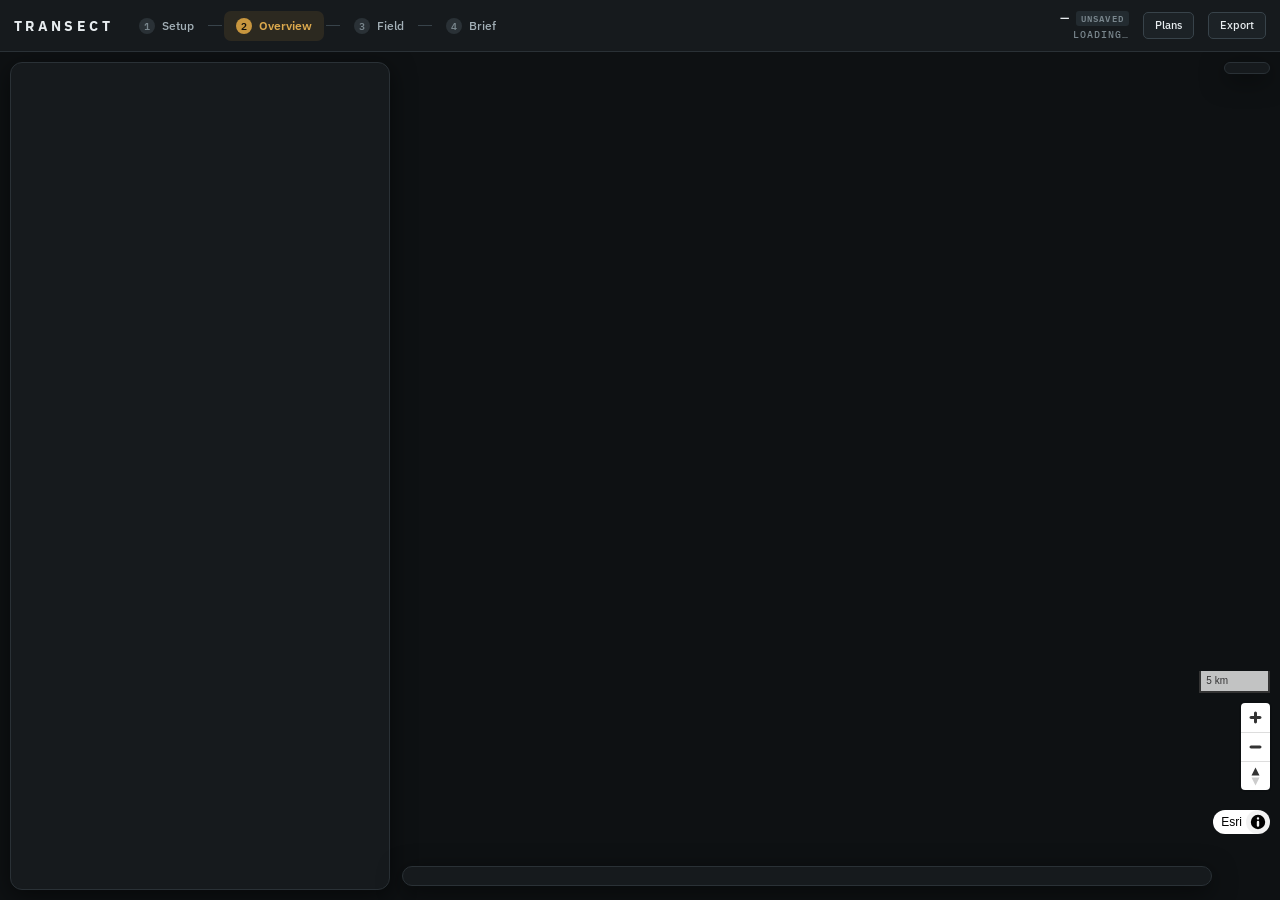
==== app/index.html @ ef4c9499 "legal gate becomes filter #1 in fact, not just in prose (v41) The design has always said tenure gate" ====
<!doctype html>
<html lang="en">
<head>
<meta charset="utf-8">
<meta name="viewport" content="width=device-width, initial-scale=1">
<title>Transect — Scouting</title>
<link rel="preconnect" href="https://fonts.googleapis.com">
<link rel="preconnect" href="https://fonts.gstatic.com" crossorigin>
<link href="https://fonts.googleapis.com/css2?family=IBM+Plex+Mono:wght@400;500;600&family=IBM+Plex+Sans:wght@400;500;600;700&family=IBM+Plex+Serif:ital,wght@0,400;0,600;1,400&display=swap" rel="stylesheet">
<link rel="stylesheet" href="vendor/maplibre-gl.css">
<link rel="stylesheet" href="style.css?v=41">
</head>
<body>
<div id="map"></div>

<!-- Top: brand · numbered steps · plan identity · actions -->
<nav id="tabbar">
  <div class="brand">TRANSECT</div>
  <div class="steps">
    <button data-tab="setup"><span class="n">1</span>Setup</button>
    <span class="sep"></span>
    <button data-tab="overview" class="on"><span class="n">2</span>Overview</button>
    <span class="sep"></span>
    <button data-tab="field"><span class="n">3</span>Field</button>
    <span class="sep"></span>
    <button data-tab="brief"><span class="n">4</span>Brief</button>
  </div>
  <div id="planbar">
    <div class="pname"><span id="planName">—</span><span class="savedot" id="saveDot" data-s="unsaved">UNSAVED</span></div>
    <div class="pmeta" id="subtitle">loading…</div>
  </div>
  <button id="plansBtn" class="btn btn--secondary btn--sm">Plans</button>
  <button id="exportBtn" class="btn btn--secondary btn--sm">Export</button>
</nav>

<!-- Left ledger -->
<aside id="panel" class="tabpanel">
  <div id="gate" class="gate"></div>
  <div id="method" class="method"></div>
  <div id="list"></div>
  <div id="detail" class="hidden"></div>
</aside>
<aside id="setup" class="tabpanel hidden"></aside>
<aside id="brief" class="tabpanel hidden"></aside>

<!-- Right: persistent icon rail; transient cards open from their own button -->
<div id="rail"></div>
<div id="layersDock" class="dock hidden"></div>
<div id="baseDock" class="dock hidden"></div>

<!-- Map controls -->
<div id="mapctl"></div>

<!-- Bottom: weather / wind days -->
<div id="weather"></div>

<!-- popovers -->
<aside id="plans" class="hidden"></aside>
<div id="exportMenu" class="hidden">
  <div class="s" style="margin-bottom:8px">Export this plan's waypoints, routes &amp; areas:</div>
  <button data-fmt="gpx">GPX — OnX / Garmin</button>
  <button data-fmt="kml">KML — Google Earth</button>
  <label class="s" style="display:block;margin-top:10px"><input type="checkbox" id="exZones" checked> include model zones</label>
</div>

<!-- legacy hooks kept so handlers bind cleanly -->
<div id="drawtools"></div>
<div id="legend"></div>

<script src="vendor/maplibre-gl.js"></script>
<script src="config.js"></script>
<script src="data.js?v=41"></script>
<script src="area_detail.js?v=41"></script>
<script src="app.js?v=41"></script>
</body>
</html>
---- app/vendor/maplibre-gl.css ----
.maplibregl-map{font:12px/20px Helvetica Neue,Arial,Helvetica,sans-serif;overflow:hidden;position:relative;-webkit-tap-highlight-color:rgb(0 0 0/0)}.maplibregl-canvas{left:0;position:absolute;top:0}.maplibregl-map:fullscreen{height:100%;width:100%}.maplibregl-ctrl-group button.maplibregl-ctrl-compass{touch-action:none}.maplibregl-canvas-container.maplibregl-interactive,.maplibregl-ctrl-group button.maplibregl-ctrl-compass{cursor:grab;-webkit-user-select:none;-moz-user-select:none;user-select:none}.maplibregl-canvas-container.maplibregl-interactive.maplibregl-track-pointer{cursor:pointer}.maplibregl-canvas-container.maplibregl-interactive:active,.maplibregl-ctrl-group button.maplibregl-ctrl-compass:active{cursor:grabbing}.maplibregl-canvas-container.maplibregl-touch-zoom-rotate,.maplibregl-canvas-container.maplibregl-touch-zoom-rotate .maplibregl-canvas{touch-action:pan-x pan-y}.maplibregl-canvas-container.maplibregl-touch-drag-pan,.maplibregl-canvas-container.maplibregl-touch-drag-pan .maplibregl-canvas{touch-action:pinch-zoom}.maplibregl-canvas-container.maplibregl-touch-zoom-rotate.maplibregl-touch-drag-pan,.maplibregl-canvas-container.maplibregl-touch-zoom-rotate.maplibregl-touch-drag-pan .maplibregl-canvas{touch-action:none}.maplibregl-canvas-container.maplibregl-touch-drag-pan.maplibregl-cooperative-gestures,.maplibregl-canvas-container.maplibregl-touch-drag-pan.maplibregl-cooperative-gestures .maplibregl-canvas{touch-action:pan-x pan-y}.maplibregl-ctrl-bottom-left,.maplibregl-ctrl-bottom-right,.maplibregl-ctrl-top-left,.maplibregl-ctrl-top-right{pointer-events:none;position:absolute;z-index:2}.maplibregl-ctrl-top-left{left:0;top:0}.maplibregl-ctrl-top-right{right:0;top:0}.maplibregl-ctrl-bottom-left{bottom:0;left:0}.maplibregl-ctrl-bottom-right{bottom:0;right:0}.maplibregl-ctrl{clear:both;pointer-events:auto;transform:translate(0)}.maplibregl-ctrl-top-left .maplibregl-ctrl{float:left;margin:10px 0 0 10px}.maplibregl-ctrl-top-right .maplibregl-ctrl{float:right;margin:10px 10px 0 0}.maplibregl-ctrl-bottom-left .maplibregl-ctrl{float:left;margin:0 0 10px 10px}.maplibregl-ctrl-bottom-right .maplibregl-ctrl{float:right;margin:0 10px 10px 0}.maplibregl-ctrl-group{background:#fff;border-radius:4px}.maplibregl-ctrl-group:not(:empty){box-shadow:0 0 0 2px rgba(0,0,0,.1)}@media (forced-colors:active){.maplibregl-ctrl-group:not(:empty){box-shadow:0 0 0 2px ButtonText}}.maplibregl-ctrl-group button{background-color:transparent;border:0;box-sizing:border-box;cursor:pointer;display:block;height:29px;outline:none;padding:0;width:29px}.maplibregl-ctrl-group button+button{border-top:1px solid #ddd}.maplibregl-ctrl button .maplibregl-ctrl-icon{background-position:50%;background-repeat:no-repeat;display:block;height:100%;width:100%}@media (forced-colors:active){.maplibregl-ctrl-icon{background-color:transparent}.maplibregl-ctrl-group button+button{border-top:1px solid ButtonText}}.maplibregl-ctrl button::-moz-focus-inner{border:0;padding:0}.maplibregl-ctrl-attrib-button:focus,.maplibregl-ctrl-group button:focus{box-shadow:0 0 2px 2px #0096ff}.maplibregl-ctrl button:disabled{cursor:not-allowed}.maplibregl-ctrl button:disabled .maplibregl-ctrl-icon{opacity:.25}.maplibregl-ctrl button:not(:disabled):hover{background-color:rgb(0 0 0/5%)}.maplibregl-ctrl-group button:focus:focus-visible{box-shadow:0 0 2px 2px #0096ff}.maplibregl-ctrl-group button:focus:not(:focus-visible){box-shadow:none}.maplibregl-ctrl-group button:focus:first-child{border-radius:4px 4px 0 0}.maplibregl-ctrl-group button:focus:last-child{border-radius:0 0 4px 4px}.maplibregl-ctrl-group button:focus:only-child{border-radius:inherit}.maplibregl-ctrl button.maplibregl-ctrl-zoom-out .maplibregl-ctrl-icon{background-image:url("data:image/svg+xml;charset=utf-8,%3Csvg xmlns='http://www.w3.org/2000/svg' width='29' height='29' fill='%23333' viewBox='0 0 29 29'%3E%3Cpath d='M10 13c-.75 0-1.5.75-1.5 1.5S9.25 16 10 16h9c.75 0 1.5-.75 1.5-1.5S19.75 13 19 13z'/%3E%3C/svg%3E")}.maplibregl-ctrl button.maplibregl-ctrl-zoom-in .maplibregl-ctrl-icon{background-image:url("data:image/svg+xml;charset=utf-8,%3Csvg xmlns='http://www.w3.org/2000/svg' width='29' height='29' fill='%23333' viewBox='0 0 29 29'%3E%3Cpath d='M14.5 8.5c-.75 0-1.5.75-1.5 1.5v3h-3c-.75 0-1.5.75-1.5 1.5S9.25 16 10 16h3v3c0 .75.75 1.5 1.5 1.5S16 19.75 16 19v-3h3c.75 0 1.5-.75 1.5-1.5S19.75 13 19 13h-3v-3c0-.75-.75-1.5-1.5-1.5'/%3E%3C/svg%3E")}@media (forced-colors:active){.maplibregl-ctrl button.maplibregl-ctrl-zoom-out .maplibregl-ctrl-icon{background-image:url("data:image/svg+xml;charset=utf-8,%3Csvg xmlns='http://www.w3.org/2000/svg' width='29' height='29' fill='%23fff' viewBox='0 0 29 29'%3E%3Cpath d='M10 13c-.75 0-1.5.75-1.5 1.5S9.25 16 10 16h9c.75 0 1.5-.75 1.5-1.5S19.75 13 19 13z'/%3E%3C/svg%3E")}.maplibregl-ctrl button.maplibregl-ctrl-zoom-in .maplibregl-ctrl-icon{background-image:url("data:image/svg+xml;charset=utf-8,%3Csvg xmlns='http://www.w3.org/2000/svg' width='29' height='29' fill='%23fff' viewBox='0 0 29 29'%3E%3Cpath d='M14.5 8.5c-.75 0-1.5.75-1.5 1.5v3h-3c-.75 0-1.5.75-1.5 1.5S9.25 16 10 16h3v3c0 .75.75 1.5 1.5 1.5S16 19.75 16 19v-3h3c.75 0 1.5-.75 1.5-1.5S19.75 13 19 13h-3v-3c0-.75-.75-1.5-1.5-1.5'/%3E%3C/svg%3E")}}@media (forced-colors:active) and (prefers-color-scheme:light){.maplibregl-ctrl button.maplibregl-ctrl-zoom-out .maplibregl-ctrl-icon{background-image:url("data:image/svg+xml;charset=utf-8,%3Csvg xmlns='http://www.w3.org/2000/svg' width='29' height='29' viewBox='0 0 29 29'%3E%3Cpath d='M10 13c-.75 0-1.5.75-1.5 1.5S9.25 16 10 16h9c.75 0 1.5-.75 1.5-1.5S19.75 13 19 13z'/%3E%3C/svg%3E")}.maplibregl-ctrl button.maplibregl-ctrl-zoom-in .maplibregl-ctrl-icon{background-image:url("data:image/svg+xml;charset=utf-8,%3Csvg xmlns='http://www.w3.org/2000/svg' width='29' height='29' viewBox='0 0 29 29'%3E%3Cpath d='M14.5 8.5c-.75 0-1.5.75-1.5 1.5v3h-3c-.75 0-1.5.75-1.5 1.5S9.25 16 10 16h3v3c0 .75.75 1.5 1.5 1.5S16 19.75 16 19v-3h3c.75 0 1.5-.75 1.5-1.5S19.75 13 19 13h-3v-3c0-.75-.75-1.5-1.5-1.5'/%3E%3C/svg%3E")}}.maplibregl-ctrl button.maplibregl-ctrl-fullscreen .maplibregl-ctrl-icon{background-image:url("data:image/svg+xml;charset=utf-8,%3Csvg xmlns='http://www.w3.org/2000/svg' width='29' height='29' fill='%23333' viewBox='0 0 29 29'%3E%3Cpath d='M24 16v5.5c0 1.75-.75 2.5-2.5 2.5H16v-1l3-1.5-4-5.5 1-1 5.5 4 1.5-3zM6 16l1.5 3 5.5-4 1 1-4 5.5 3 1.5v1H7.5C5.75 24 5 23.25 5 21.5V16zm7-11v1l-3 1.5 4 5.5-1 1-5.5-4L6 13H5V7.5C5 5.75 5.75 5 7.5 5zm11 2.5c0-1.75-.75-2.5-2.5-2.5H16v1l3 1.5-4 5.5 1 1 5.5-4 1.5 3h1z'/%3E%3C/svg%3E")}.maplibregl-ctrl button.maplibregl-ctrl-shrink .maplibregl-ctrl-icon{background-image:url("data:image/svg+xml;charset=utf-8,%3Csvg xmlns='http://www.w3.org/2000/svg' width='29' height='29' viewBox='0 0 29 29'%3E%3Cpath d='M18.5 16c-1.75 0-2.5.75-2.5 2.5V24h1l1.5-3 5.5 4 1-1-4-5.5 3-1.5v-1zM13 18.5c0-1.75-.75-2.5-2.5-2.5H5v1l3 1.5L4 24l1 1 5.5-4 1.5 3h1zm3-8c0 1.75.75 2.5 2.5 2.5H24v-1l-3-1.5L25 5l-1-1-5.5 4L17 5h-1zM10.5 13c1.75 0 2.5-.75 2.5-2.5V5h-1l-1.5 3L5 4 4 5l4 5.5L5 12v1z'/%3E%3C/svg%3E")}@media (forced-colors:active){.maplibregl-ctrl button.maplibregl-ctrl-fullscreen .maplibregl-ctrl-icon{background-image:url("data:image/svg+xml;charset=utf-8,%3Csvg xmlns='http://www.w3.org/2000/svg' width='29' height='29' fill='%23fff' viewBox='0 0 29 29'%3E%3Cpath d='M24 16v5.5c0 1.75-.75 2.5-2.5 2.5H16v-1l3-1.5-4-5.5 1-1 5.5 4 1.5-3zM6 16l1.5 3 5.5-4 1 1-4 5.5 3 1.5v1H7.5C5.75 24 5 23.25 5 21.5V16zm7-11v1l-3 1.5 4 5.5-1 1-5.5-4L6 13H5V7.5C5 5.75 5.75 5 7.5 5zm11 2.5c0-1.75-.75-2.5-2.5-2.5H16v1l3 1.5-4 5.5 1 1 5.5-4 1.5 3h1z'/%3E%3C/svg%3E")}.maplibregl-ctrl button.maplibregl-ctrl-shrink .maplibregl-ctrl-icon{background-image:url("data:image/svg+xml;charset=utf-8,%3Csvg xmlns='http://www.w3.org/2000/svg' width='29' height='29' fill='%23fff' viewBox='0 0 29 29'%3E%3Cpath d='M18.5 16c-1.75 0-2.5.75-2.5 2.5V24h1l1.5-3 5.5 4 1-1-4-5.5 3-1.5v-1zM13 18.5c0-1.75-.75-2.5-2.5-2.5H5v1l3 1.5L4 24l1 1 5.5-4 1.5 3h1zm3-8c0 1.75.75 2.5 2.5 2.5H24v-1l-3-1.5L25 5l-1-1-5.5 4L17 5h-1zM10.5 13c1.75 0 2.5-.75 2.5-2.5V5h-1l-1.5 3L5 4 4 5l4 5.5L5 12v1z'/%3E%3C/svg%3E")}}@media (forced-colors:active) and (prefers-color-scheme:light){.maplibregl-ctrl button.maplibregl-ctrl-fullscreen .maplibregl-ctrl-icon{background-image:url("data:image/svg+xml;charset=utf-8,%3Csvg xmlns='http://www.w3.org/2000/svg' width='29' height='29' viewBox='0 0 29 29'%3E%3Cpath d='M24 16v5.5c0 1.75-.75 2.5-2.5 2.5H16v-1l3-1.5-4-5.5 1-1 5.5 4 1.5-3zM6 16l1.5 3 5.5-4 1 1-4 5.5 3 1.5v1H7.5C5.75 24 5 23.25 5 21.5V16zm7-11v1l-3 1.5 4 5.5-1 1-5.5-4L6 13H5V7.5C5 5.75 5.75 5 7.5 5zm11 2.5c0-1.75-.75-2.5-2.5-2.5H16v1l3 1.5-4 5.5 1 1 5.5-4 1.5 3h1z'/%3E%3C/svg%3E")}.maplibregl-ctrl button.maplibregl-ctrl-shrink .maplibregl-ctrl-icon{background-image:url("data:image/svg+xml;charset=utf-8,%3Csvg xmlns='http://www.w3.org/2000/svg' width='29' height='29' viewBox='0 0 29 29'%3E%3Cpath d='M18.5 16c-1.75 0-2.5.75-2.5 2.5V24h1l1.5-3 5.5 4 1-1-4-5.5 3-1.5v-1zM13 18.5c0-1.75-.75-2.5-2.5-2.5H5v1l3 1.5L4 24l1 1 5.5-4 1.5 3h1zm3-8c0 1.75.75 2.5 2.5 2.5H24v-1l-3-1.5L25 5l-1-1-5.5 4L17 5h-1zM10.5 13c1.75 0 2.5-.75 2.5-2.5V5h-1l-1.5 3L5 4 4 5l4 5.5L5 12v1z'/%3E%3C/svg%3E")}}.maplibregl-ctrl button.maplibregl-ctrl-compass .maplibregl-ctrl-icon{background-image:url("data:image/svg+xml;charset=utf-8,%3Csvg xmlns='http://www.w3.org/2000/svg' width='29' height='29' fill='%23333' viewBox='0 0 29 29'%3E%3Cpath d='m10.5 14 4-8 4 8z'/%3E%3Cpath fill='%23ccc' d='m10.5 16 4 8 4-8z'/%3E%3C/svg%3E")}@media (forced-colors:active){.maplibregl-ctrl button.maplibregl-ctrl-compass .maplibregl-ctrl-icon{background-image:url("data:image/svg+xml;charset=utf-8,%3Csvg xmlns='http://www.w3.org/2000/svg' width='29' height='29' fill='%23fff' viewBox='0 0 29 29'%3E%3Cpath d='m10.5 14 4-8 4 8z'/%3E%3Cpath fill='%23ccc' d='m10.5 16 4 8 4-8z'/%3E%3C/svg%3E")}}@media (forced-colors:active) and (prefers-color-scheme:light){.maplibregl-ctrl button.maplibregl-ctrl-compass .maplibregl-ctrl-icon{background-image:url("data:image/svg+xml;charset=utf-8,%3Csvg xmlns='http://www.w3.org/2000/svg' width='29' height='29' viewBox='0 0 29 29'%3E%3Cpath d='m10.5 14 4-8 4 8z'/%3E%3Cpath fill='%23ccc' d='m10.5 16 4 8 4-8z'/%3E%3C/svg%3E")}}.maplibregl-ctrl button.maplibregl-ctrl-terrain .maplibregl-ctrl-icon{background-image:url("data:image/svg+xml;charset=utf-8,%3Csvg xmlns='http://www.w3.org/2000/svg' width='22' height='22' fill='%23333' viewBox='0 0 22 22'%3E%3Cpath d='m1.754 13.406 4.453-4.851 3.09 3.09 3.281 3.277.969-.969-3.309-3.312 3.844-4.121 6.148 6.886h1.082v-.855l-7.207-8.07-4.84 5.187L6.169 6.57l-5.48 5.965v.871ZM.688 16.844h20.625v1.375H.688Zm0 0'/%3E%3C/svg%3E")}.maplibregl-ctrl button.maplibregl-ctrl-terrain-enabled .maplibregl-ctrl-icon{background-image:url("data:image/svg+xml;charset=utf-8,%3Csvg xmlns='http://www.w3.org/2000/svg' width='22' height='22' fill='%2333b5e5' viewBox='0 0 22 22'%3E%3Cpath d='m1.754 13.406 4.453-4.851 3.09 3.09 3.281 3.277.969-.969-3.309-3.312 3.844-4.121 6.148 6.886h1.082v-.855l-7.207-8.07-4.84 5.187L6.169 6.57l-5.48 5.965v.871ZM.688 16.844h20.625v1.375H.688Zm0 0'/%3E%3C/svg%3E")}.maplibregl-ctrl button.maplibregl-ctrl-geolocate .maplibregl-ctrl-icon{background-image:url("data:image/svg+xml;charset=utf-8,%3Csvg xmlns='http://www.w3.org/2000/svg' width='29' height='29' fill='%23333' viewBox='0 0 20 20'%3E%3Cpath d='M10 4C9 4 9 5 9 5v.1A5 5 0 0 0 5.1 9H5s-1 0-1 1 1 1 1 1h.1A5 5 0 0 0 9 14.9v.1s0 1 1 1 1-1 1-1v-.1a5 5 0 0 0 3.9-3.9h.1s1 0 1-1-1-1-1-1h-.1A5 5 0 0 0 11 5.1V5s0-1-1-1m0 2.5a3.5 3.5 0 1 1 0 7 3.5 3.5 0 1 1 0-7'/%3E%3Ccircle cx='10' cy='10' r='2'/%3E%3C/svg%3E")}.maplibregl-ctrl button.maplibregl-ctrl-geolocate:disabled .maplibregl-ctrl-icon{background-image:url("data:image/svg+xml;charset=utf-8,%3Csvg xmlns='http://www.w3.org/2000/svg' width='29' height='29' fill='%23aaa' viewBox='0 0 20 20'%3E%3Cpath d='M10 4C9 4 9 5 9 5v.1A5 5 0 0 0 5.1 9H5s-1 0-1 1 1 1 1 1h.1A5 5 0 0 0 9 14.9v.1s0 1 1 1 1-1 1-1v-.1a5 5 0 0 0 3.9-3.9h.1s1 0 1-1-1-1-1-1h-.1A5 5 0 0 0 11 5.1V5s0-1-1-1m0 2.5a3.5 3.5 0 1 1 0 7 3.5 3.5 0 1 1 0-7'/%3E%3Ccircle cx='10' cy='10' r='2'/%3E%3Cpath fill='red' d='m14 5 1 1-9 9-1-1z'/%3E%3C/svg%3E")}.maplibregl-ctrl button.maplibregl-ctrl-geolocate.maplibregl-ctrl-geolocate-active .maplibregl-ctrl-icon{background-image:url("data:image/svg+xml;charset=utf-8,%3Csvg xmlns='http://www.w3.org/2000/svg' width='29' height='29' fill='%2333b5e5' viewBox='0 0 20 20'%3E%3Cpath d='M10 4C9 4 9 5 9 5v.1A5 5 0 0 0 5.1 9H5s-1 0-1 1 1 1 1 1h.1A5 5 0 0 0 9 14.9v.1s0 1 1 1 1-1 1-1v-.1a5 5 0 0 0 3.9-3.9h.1s1 0 1-1-1-1-1-1h-.1A5 5 0 0 0 11 5.1V5s0-1-1-1m0 2.5a3.5 3.5 0 1 1 0 7 3.5 3.5 0 1 1 0-7'/%3E%3Ccircle cx='10' cy='10' r='2'/%3E%3C/svg%3E")}.maplibregl-ctrl button.maplibregl-ctrl-geolocate.maplibregl-ctrl-geolocate-active-error .maplibregl-ctrl-icon{background-image:url("data:image/svg+xml;charset=utf-8,%3Csvg xmlns='http://www.w3.org/2000/svg' width='29' height='29' fill='%23e58978' viewBox='0 0 20 20'%3E%3Cpath d='M10 4C9 4 9 5 9 5v.1A5 5 0 0 0 5.1 9H5s-1 0-1 1 1 1 1 1h.1A5 5 0 0 0 9 14.9v.1s0 1 1 1 1-1 1-1v-.1a5 5 0 0 0 3.9-3.9h.1s1 0 1-1-1-1-1-1h-.1A5 5 0 0 0 11 5.1V5s0-1-1-1m0 2.5a3.5 3.5 0 1 1 0 7 3.5 3.5 0 1 1 0-7'/%3E%3Ccircle cx='10' cy='10' r='2'/%3E%3C/svg%3E")}.maplibregl-ctrl button.maplibregl-ctrl-geolocate.maplibregl-ctrl-geolocate-background .maplibregl-ctrl-icon{background-image:url("data:image/svg+xml;charset=utf-8,%3Csvg xmlns='http://www.w3.org/2000/svg' width='29' height='29' fill='%2333b5e5' viewBox='0 0 20 20'%3E%3Cpath d='M10 4C9 4 9 5 9 5v.1A5 5 0 0 0 5.1 9H5s-1 0-1 1 1 1 1 1h.1A5 5 0 0 0 9 14.9v.1s0 1 1 1 1-1 1-1v-.1a5 5 0 0 0 3.9-3.9h.1s1 0 1-1-1-1-1-1h-.1A5 5 0 0 0 11 5.1V5s0-1-1-1m0 2.5a3.5 3.5 0 1 1 0 7 3.5 3.5 0 1 1 0-7'/%3E%3C/svg%3E")}.maplibregl-ctrl button.maplibregl-ctrl-geolocate.maplibregl-ctrl-geolocate-background-error .maplibregl-ctrl-icon{background-image:url("data:image/svg+xml;charset=utf-8,%3Csvg xmlns='http://www.w3.org/2000/svg' width='29' height='29' fill='%23e54e33' viewBox='0 0 20 20'%3E%3Cpath d='M10 4C9 4 9 5 9 5v.1A5 5 0 0 0 5.1 9H5s-1 0-1 1 1 1 1 1h.1A5 5 0 0 0 9 14.9v.1s0 1 1 1 1-1 1-1v-.1a5 5 0 0 0 3.9-3.9h.1s1 0 1-1-1-1-1-1h-.1A5 5 0 0 0 11 5.1V5s0-1-1-1m0 2.5a3.5 3.5 0 1 1 0 7 3.5 3.5 0 1 1 0-7'/%3E%3C/svg%3E")}.maplibregl-ctrl button.maplibregl-ctrl-geolocate.maplibregl-ctrl-geolocate-waiting .maplibregl-ctrl-icon{animation:maplibregl-spin 2s linear infinite}@media (forced-colors:active){.maplibregl-ctrl button.maplibregl-ctrl-geolocate .maplibregl-ctrl-icon{background-image:url("data:image/svg+xml;charset=utf-8,%3Csvg xmlns='http://www.w3.org/2000/svg' width='29' height='29' fill='%23fff' viewBox='0 0 20 20'%3E%3Cpath d='M10 4C9 4 9 5 9 5v.1A5 5 0 0 0 5.1 9H5s-1 0-1 1 1 1 1 1h.1A5 5 0 0 0 9 14.9v.1s0 1 1 1 1-1 1-1v-.1a5 5 0 0 0 3.9-3.9h.1s1 0 1-1-1-1-1-1h-.1A5 5 0 0 0 11 5.1V5s0-1-1-1m0 2.5a3.5 3.5 0 1 1 0 7 3.5 3.5 0 1 1 0-7'/%3E%3Ccircle cx='10' cy='10' r='2'/%3E%3C/svg%3E")}.maplibregl-ctrl button.maplibregl-ctrl-geolocate:disabled .maplibregl-ctrl-icon{background-image:url("data:image/svg+xml;charset=utf-8,%3Csvg xmlns='http://www.w3.org/2000/svg' width='29' height='29' fill='%23999' viewBox='0 0 20 20'%3E%3Cpath d='M10 4C9 4 9 5 9 5v.1A5 5 0 0 0 5.1 9H5s-1 0-1 1 1 1 1 1h.1A5 5 0 0 0 9 14.9v.1s0 1 1 1 1-1 1-1v-.1a5 5 0 0 0 3.9-3.9h.1s1 0 1-1-1-1-1-1h-.1A5 5 0 0 0 11 5.1V5s0-1-1-1m0 2.5a3.5 3.5 0 1 1 0 7 3.5 3.5 0 1 1 0-7'/%3E%3Ccircle cx='10' cy='10' r='2'/%3E%3Cpath fill='red' d='m14 5 1 1-9 9-1-1z'/%3E%3C/svg%3E")}.maplibregl-ctrl button.maplibregl-ctrl-geolocate.maplibregl-ctrl-geolocate-active .maplibregl-ctrl-icon{background-image:url("data:image/svg+xml;charset=utf-8,%3Csvg xmlns='http://www.w3.org/2000/svg' width='29' height='29' fill='%2333b5e5' viewBox='0 0 20 20'%3E%3Cpath d='M10 4C9 4 9 5 9 5v.1A5 5 0 0 0 5.1 9H5s-1 0-1 1 1 1 1 1h.1A5 5 0 0 0 9 14.9v.1s0 1 1 1 1-1 1-1v-.1a5 5 0 0 0 3.9-3.9h.1s1 0 1-1-1-1-1-1h-.1A5 5 0 0 0 11 5.1V5s0-1-1-1m0 2.5a3.5 3.5 0 1 1 0 7 3.5 3.5 0 1 1 0-7'/%3E%3Ccircle cx='10' cy='10' r='2'/%3E%3C/svg%3E")}.maplibregl-ctrl button.maplibregl-ctrl-geolocate.maplibregl-ctrl-geolocate-active-error .maplibregl-ctrl-icon{background-image:url("data:image/svg+xml;charset=utf-8,%3Csvg xmlns='http://www.w3.org/2000/svg' width='29' height='29' fill='%23e58978' viewBox='0 0 20 20'%3E%3Cpath d='M10 4C9 4 9 5 9 5v.1A5 5 0 0 0 5.1 9H5s-1 0-1 1 1 1 1 1h.1A5 5 0 0 0 9 14.9v.1s0 1 1 1 1-1 1-1v-.1a5 5 0 0 0 3.9-3.9h.1s1 0 1-1-1-1-1-1h-.1A5 5 0 0 0 11 5.1V5s0-1-1-1m0 2.5a3.5 3.5 0 1 1 0 7 3.5 3.5 0 1 1 0-7'/%3E%3Ccircle cx='10' cy='10' r='2'/%3E%3C/svg%3E")}.maplibregl-ctrl button.maplibregl-ctrl-geolocate.maplibregl-ctrl-geolocate-background .maplibregl-ctrl-icon{background-image:url("data:image/svg+xml;charset=utf-8,%3Csvg xmlns='http://www.w3.org/2000/svg' width='29' height='29' fill='%2333b5e5' viewBox='0 0 20 20'%3E%3Cpath d='M10 4C9 4 9 5 9 5v.1A5 5 0 0 0 5.1 9H5s-1 0-1 1 1 1 1 1h.1A5 5 0 0 0 9 14.9v.1s0 1 1 1 1-1 1-1v-.1a5 5 0 0 0 3.9-3.9h.1s1 0 1-1-1-1-1-1h-.1A5 5 0 0 0 11 5.1V5s0-1-1-1m0 2.5a3.5 3.5 0 1 1 0 7 3.5 3.5 0 1 1 0-7'/%3E%3C/svg%3E")}.maplibregl-ctrl button.maplibregl-ctrl-geolocate.maplibregl-ctrl-geolocate-background-error .maplibregl-ctrl-icon{background-image:url("data:image/svg+xml;charset=utf-8,%3Csvg xmlns='http://www.w3.org/2000/svg' width='29' height='29' fill='%23e54e33' viewBox='0 0 20 20'%3E%3Cpath d='M10 4C9 4 9 5 9 5v.1A5 5 0 0 0 5.1 9H5s-1 0-1 1 1 1 1 1h.1A5 5 0 0 0 9 14.9v.1s0 1 1 1 1-1 1-1v-.1a5 5 0 0 0 3.9-3.9h.1s1 0 1-1-1-1-1-1h-.1A5 5 0 0 0 11 5.1V5s0-1-1-1m0 2.5a3.5 3.5 0 1 1 0 7 3.5 3.5 0 1 1 0-7'/%3E%3C/svg%3E")}}@media (forced-colors:active) and (prefers-color-scheme:light){.maplibregl-ctrl button.maplibregl-ctrl-geolocate .maplibregl-ctrl-icon{background-image:url("data:image/svg+xml;charset=utf-8,%3Csvg xmlns='http://www.w3.org/2000/svg' width='29' height='29' viewBox='0 0 20 20'%3E%3Cpath d='M10 4C9 4 9 5 9 5v.1A5 5 0 0 0 5.1 9H5s-1 0-1 1 1 1 1 1h.1A5 5 0 0 0 9 14.9v.1s0 1 1 1 1-1 1-1v-.1a5 5 0 0 0 3.9-3.9h.1s1 0 1-1-1-1-1-1h-.1A5 5 0 0 0 11 5.1V5s0-1-1-1m0 2.5a3.5 3.5 0 1 1 0 7 3.5 3.5 0 1 1 0-7'/%3E%3Ccircle cx='10' cy='10' r='2'/%3E%3C/svg%3E")}.maplibregl-ctrl button.maplibregl-ctrl-geolocate:disabled .maplibregl-ctrl-icon{background-image:url("data:image/svg+xml;charset=utf-8,%3Csvg xmlns='http://www.w3.org/2000/svg' width='29' height='29' fill='%23666' viewBox='0 0 20 20'%3E%3Cpath d='M10 4C9 4 9 5 9 5v.1A5 5 0 0 0 5.1 9H5s-1 0-1 1 1 1 1 1h.1A5 5 0 0 0 9 14.9v.1s0 1 1 1 1-1 1-1v-.1a5 5 0 0 0 3.9-3.9h.1s1 0 1-1-1-1-1-1h-.1A5 5 0 0 0 11 5.1V5s0-1-1-1m0 2.5a3.5 3.5 0 1 1 0 7 3.5 3.5 0 1 1 0-7'/%3E%3Ccircle cx='10' cy='10' r='2'/%3E%3Cpath fill='red' d='m14 5 1 1-9 9-1-1z'/%3E%3C/svg%3E")}}@keyframes maplibregl-spin{0%{transform:rotate(0deg)}to{transform:rotate(1turn)}}a.maplibregl-ctrl-logo{background-image:url("data:image/svg+xml;charset=utf-8,%3Csvg xmlns='http://www.w3.org/2000/svg' width='88' height='23' fill='none'%3E%3Cpath fill='%23000' fill-opacity='.4' fill-rule='evenodd' d='M17.408 16.796h-1.827l2.501-12.095h.198l3.324 6.533.988 2.19.988-2.19 3.258-6.533h.181l2.6 12.095h-1.81l-1.218-5.644-.362-1.71-.658 1.71-2.929 5.644h-.098l-2.914-5.644-.757-1.71-.345 1.71zm1.958-3.42-.726 3.663a1.255 1.255 0 0 1-1.232 1.011h-1.827a1.255 1.255 0 0 1-1.229-1.509l2.501-12.095a1.255 1.255 0 0 1 1.23-1.001h.197a1.25 1.25 0 0 1 1.12.685l3.19 6.273 3.125-6.263a1.25 1.25 0 0 1 1.123-.695h.181a1.255 1.255 0 0 1 1.227.991l1.443 6.71a5 5 0 0 1 .314-.787l.009-.016a4.6 4.6 0 0 1 1.777-1.887c.782-.46 1.668-.667 2.611-.667a4.6 4.6 0 0 1 1.7.32l.306.134c.21-.16.474-.256.759-.256h1.694a1.255 1.255 0 0 1 1.212.925 1.255 1.255 0 0 1 1.212-.925h1.711c.284 0 .545.094.755.252.613-.3 1.312-.45 2.075-.45 1.356 0 2.557.445 3.482 1.4q.47.48.763 1.064V4.701a1.255 1.255 0 0 1 1.255-1.255h1.86A1.255 1.255 0 0 1 54.44 4.7v9.194h2.217c.19 0 .37.043.532.118v-4.77c0-.356.147-.678.385-.906a2.42 2.42 0 0 1-.682-1.71c0-.665.267-1.253.735-1.7a2.45 2.45 0 0 1 1.722-.674 2.43 2.43 0 0 1 1.705.675q.318.302.504.683V4.7a1.255 1.255 0 0 1 1.255-1.255h1.744A1.255 1.255 0 0 1 65.812 4.7v3.335a4.8 4.8 0 0 1 1.526-.246c.938 0 1.817.214 2.59.69a4.47 4.47 0 0 1 1.67 1.743v-.98a1.255 1.255 0 0 1 1.256-1.256h1.777c.233 0 .451.064.639.174a3.4 3.4 0 0 1 1.567-.372c.346 0 .861.02 1.285.232a1.25 1.25 0 0 1 .689 1.004 4.7 4.7 0 0 1 .853-.588c.795-.44 1.675-.647 2.61-.647 1.385 0 2.65.39 3.525 1.396.836.938 1.168 2.173 1.168 3.528q-.001.515-.056 1.051a1.255 1.255 0 0 1-.947 1.09l.408.952a1.255 1.255 0 0 1-.477 1.552c-.418.268-.92.463-1.458.612-.613.171-1.304.244-2.049.244-1.06 0-2.043-.207-2.886-.698l-.015-.008c-.798-.48-1.419-1.135-1.818-1.963l-.004-.008a5.8 5.8 0 0 1-.548-2.512q0-.429.053-.843a1.3 1.3 0 0 1-.333-.086l-.166-.004c-.223 0-.426.062-.643.228-.03.024-.142.139-.142.59v3.883a1.255 1.255 0 0 1-1.256 1.256h-1.777a1.255 1.255 0 0 1-1.256-1.256V15.69l-.032.057a4.8 4.8 0 0 1-1.86 1.833 5.04 5.04 0 0 1-2.484.634 4.5 4.5 0 0 1-1.935-.424 1.25 1.25 0 0 1-.764.258h-1.71a1.255 1.255 0 0 1-1.256-1.255V7.687a2.4 2.4 0 0 1-.428.625c.253.23.412.561.412.93v7.553a1.255 1.255 0 0 1-1.256 1.255h-1.843a1.25 1.25 0 0 1-.894-.373c-.228.23-.544.373-.894.373H51.32a1.255 1.255 0 0 1-1.256-1.255v-1.251l-.061.117a4.7 4.7 0 0 1-1.782 1.884 4.77 4.77 0 0 1-2.485.67 5.6 5.6 0 0 1-1.485-.188l.009 2.764a1.255 1.255 0 0 1-1.255 1.259h-1.729a1.255 1.255 0 0 1-1.255-1.255v-3.537a1.255 1.255 0 0 1-1.167.793h-1.679a1.25 1.25 0 0 1-.77-.263 4.5 4.5 0 0 1-1.945.429c-.885 0-1.724-.21-2.495-.632l-.017-.01a5 5 0 0 1-1.081-.836 1.255 1.255 0 0 1-1.254 1.312h-1.81a1.255 1.255 0 0 1-1.228-.99l-.782-3.625-2.044 3.939a1.25 1.25 0 0 1-1.115.676h-.098a1.25 1.25 0 0 1-1.116-.68l-2.061-3.994zM35.92 16.63l.207-.114.223-.15q.493-.356.735-.785l.061-.118.033 1.332h1.678V9.242h-1.694l-.033 1.267q-.133-.329-.526-.658l-.032-.028a3.2 3.2 0 0 0-.668-.428l-.27-.12a3.3 3.3 0 0 0-1.235-.23q-1.136-.001-1.974.493a3.36 3.36 0 0 0-1.3 1.382q-.445.89-.444 2.074 0 1.2.51 2.107a3.8 3.8 0 0 0 1.382 1.381 3.9 3.9 0 0 0 1.893.477q.795 0 1.455-.33zm-2.789-5.38q-.576.675-.575 1.762 0 1.102.559 1.794.576.675 1.645.675a2.25 2.25 0 0 0 .934-.19 2.2 2.2 0 0 0 .468-.29l.178-.161a2.2 2.2 0 0 0 .397-.561q.244-.5.244-1.15v-.115q0-.708-.296-1.267l-.043-.077a2.2 2.2 0 0 0-.633-.709l-.13-.086-.047-.028a2.1 2.1 0 0 0-1.073-.285q-1.052 0-1.629.692zm2.316 2.706c.163-.17.28-.407.28-.83v-.114c0-.292-.06-.508-.15-.68a.96.96 0 0 0-.353-.389.85.85 0 0 0-.464-.127c-.4 0-.56.114-.664.239l-.01.012c-.148.174-.275.45-.275.945 0 .506.122.801.27.99.097.11.266.224.68.224.303 0 .504-.09.687-.269zm7.545 1.705a2.6 2.6 0 0 0 .331.423q.319.33.755.548l.173.074q.65.255 1.49.255 1.02 0 1.844-.493a3.45 3.45 0 0 0 1.316-1.4q.493-.904.493-2.089 0-1.909-.988-2.913-.988-1.02-2.584-1.02-.898 0-1.575.347a3 3 0 0 0-.415.262l-.199.166a3.4 3.4 0 0 0-.64.82V9.242h-1.712v11.553h1.729l-.017-5.134zm.53-1.138q.206.29.48.5l.155.11.053.034q.51.296 1.119.297 1.07 0 1.645-.675.577-.69.576-1.762 0-1.119-.576-1.777-.558-.675-1.645-.675-.435 0-.835.16a2 2 0 0 0-.284.136 2 2 0 0 0-.363.254 2.2 2.2 0 0 0-.46.569l-.082.162a2.6 2.6 0 0 0-.213 1.072v.115q0 .707.296 1.267l.135.211zm.964-.818a1.1 1.1 0 0 0 .367.385.94.94 0 0 0 .476.118c.423 0 .59-.117.687-.23.159-.194.28-.478.28-.95 0-.53-.133-.8-.266-.952l-.021-.025c-.078-.094-.231-.221-.68-.221a1 1 0 0 0-.503.135l-.012.007a.86.86 0 0 0-.335.343c-.073.133-.132.324-.132.614v.115a1.4 1.4 0 0 0 .14.66zm15.7-6.222q.347-.346.346-.856a1.05 1.05 0 0 0-.345-.79 1.18 1.18 0 0 0-.84-.329q-.51 0-.855.33a1.05 1.05 0 0 0-.346.79q0 .51.346.855.345.346.856.346.51 0 .839-.346zm4.337 9.314.033-1.332q.191.403.59.747l.098.081a4 4 0 0 0 .316.224l.223.122a3.2 3.2 0 0 0 1.44.322 3.8 3.8 0 0 0 1.875-.477 3.5 3.5 0 0 0 1.382-1.366q.527-.89.526-2.09 0-1.184-.444-2.073a3.24 3.24 0 0 0-1.283-1.399q-.823-.51-1.942-.51a3.5 3.5 0 0 0-1.527.344l-.086.043-.165.09a3 3 0 0 0-.33.214q-.432.315-.656.707a2 2 0 0 0-.099.198l.082-1.283V4.701h-1.744v12.095zm.473-2.509a2.5 2.5 0 0 0 .566.7q.117.098.245.18l.144.08a2.1 2.1 0 0 0 .975.232q1.07 0 1.645-.675.576-.69.576-1.778 0-1.102-.576-1.777-.56-.691-1.645-.692a2.2 2.2 0 0 0-1.015.235q-.22.113-.415.282l-.15.142a2.1 2.1 0 0 0-.42.594q-.223.479-.223 1.1v.115q0 .705.293 1.26zm2.616-.293c.157-.191.28-.479.28-.967 0-.51-.13-.79-.276-.961l-.021-.026c-.082-.1-.232-.225-.67-.225a.87.87 0 0 0-.681.279l-.012.011c-.154.155-.274.38-.274.807v.115c0 .285.057.499.144.669a1.1 1.1 0 0 0 .367.405c.137.082.28.123.455.123.423 0 .59-.118.686-.23zm8.266-3.013q.345-.13.724-.14l.069-.002q.493 0 .642.099l.247-1.794q-.196-.099-.717-.099a2.3 2.3 0 0 0-.545.063 2 2 0 0 0-.411.148 2.2 2.2 0 0 0-.4.249 2.5 2.5 0 0 0-.485.499 2.7 2.7 0 0 0-.32.581l-.05.137v-1.48h-1.778v7.553h1.777v-3.884q0-.546.159-.943a1.5 1.5 0 0 1 .466-.636 2.5 2.5 0 0 1 .399-.253 2 2 0 0 1 .224-.099zm9.784 2.656.05-.922q0-1.743-.856-2.698-.838-.97-2.584-.97-1.119-.001-2.007.493a3.46 3.46 0 0 0-1.4 1.382q-.493.906-.493 2.106 0 1.07.428 1.975.428.89 1.332 1.432.906.526 2.255.526.973 0 1.668-.185l.044-.012.135-.04q.613-.184.984-.421l-.542-1.267q-.3.162-.642.274l-.297.087q-.51.131-1.3.131-.954 0-1.497-.444a1.6 1.6 0 0 1-.192-.193q-.366-.44-.512-1.234l-.004-.021zm-5.427-1.256-.003.022h3.752v-.138q-.011-.727-.288-1.118a1 1 0 0 0-.156-.176q-.46-.428-1.316-.428-.986 0-1.494.604-.379.45-.494 1.234zm-27.053 2.77V4.7h-1.86v12.095h5.333V15.15zm7.103-5.908v7.553h-1.843V9.242h1.843z'/%3E%3Cpath fill='%23fff' d='m19.63 11.151-.757-1.71-.345 1.71-1.12 5.644h-1.827L18.083 4.7h.197l3.325 6.533.988 2.19.988-2.19L26.839 4.7h.181l2.6 12.095h-1.81l-1.218-5.644-.362-1.71-.658 1.71-2.93 5.644h-.098l-2.913-5.644zm14.836 5.81q-1.02 0-1.893-.478a3.8 3.8 0 0 1-1.381-1.382q-.51-.906-.51-2.106 0-1.185.444-2.074a3.36 3.36 0 0 1 1.3-1.382q.839-.494 1.974-.494a3.3 3.3 0 0 1 1.234.231 3.3 3.3 0 0 1 .97.575q.396.33.527.659l.033-1.267h1.694v7.553H37.18l-.033-1.332q-.279.593-1.02 1.053a3.17 3.17 0 0 1-1.662.444zm.296-1.482q.938 0 1.58-.642.642-.66.642-1.711v-.115q0-.708-.296-1.267a2.2 2.2 0 0 0-.807-.872 2.1 2.1 0 0 0-1.119-.313q-1.053 0-1.629.692-.575.675-.575 1.76 0 1.103.559 1.795.577.675 1.645.675zm6.521-6.237h1.711v1.4q.906-1.597 2.83-1.597 1.596 0 2.584 1.02.988 1.005.988 2.914 0 1.185-.493 2.09a3.46 3.46 0 0 1-1.316 1.399 3.5 3.5 0 0 1-1.844.493q-.954 0-1.662-.329a2.67 2.67 0 0 1-1.086-.97l.017 5.134h-1.728zm4.048 6.22q1.07 0 1.645-.674.577-.69.576-1.762 0-1.119-.576-1.777-.558-.675-1.645-.675-.592 0-1.12.296-.51.28-.822.823-.296.527-.296 1.234v.115q0 .708.296 1.267.313.543.823.855.51.296 1.119.297z'/%3E%3Cpath fill='%23e1e3e9' d='M51.325 4.7h1.86v10.45h3.473v1.646h-5.333zm7.12 4.542h1.843v7.553h-1.843zm.905-1.415a1.16 1.16 0 0 1-.856-.346 1.17 1.17 0 0 1-.346-.856 1.05 1.05 0 0 1 .346-.79q.346-.329.856-.329.494 0 .839.33a1.05 1.05 0 0 1 .345.79 1.16 1.16 0 0 1-.345.855q-.33.346-.84.346zm7.875 9.133a3.17 3.17 0 0 1-1.662-.444q-.723-.46-1.004-1.053l-.033 1.332h-1.71V4.701h1.743v4.657l-.082 1.283q.279-.658 1.086-1.119a3.5 3.5 0 0 1 1.778-.477q1.119 0 1.942.51a3.24 3.24 0 0 1 1.283 1.4q.445.888.444 2.072 0 1.201-.526 2.09a3.5 3.5 0 0 1-1.382 1.366 3.8 3.8 0 0 1-1.876.477zm-.296-1.481q1.069 0 1.645-.675.577-.69.577-1.778 0-1.102-.577-1.776-.56-.691-1.645-.692a2.12 2.12 0 0 0-1.58.659q-.642.641-.642 1.694v.115q0 .71.296 1.267a2.4 2.4 0 0 0 .807.872 2.1 2.1 0 0 0 1.119.313zm5.927-6.237h1.777v1.481q.263-.757.856-1.217a2.14 2.14 0 0 1 1.349-.46q.527 0 .724.098l-.247 1.794q-.149-.099-.642-.099-.774 0-1.416.494-.626.493-.626 1.58v3.883h-1.777V9.242zm9.534 7.718q-1.35 0-2.255-.526-.904-.543-1.332-1.432a4.6 4.6 0 0 1-.428-1.975q0-1.2.493-2.106a3.46 3.46 0 0 1 1.4-1.382q.889-.495 2.007-.494 1.744 0 2.584.97.855.956.856 2.7 0 .444-.05.92h-5.43q.18 1.005.708 1.45.542.443 1.497.443.79 0 1.3-.131a4 4 0 0 0 .938-.362l.542 1.267q-.411.263-1.119.46-.708.198-1.711.197zm1.596-4.558q.016-1.02-.444-1.432-.46-.428-1.316-.428-1.728 0-1.991 1.86z'/%3E%3Cpath d='M5.074 15.948a.484.657 0 0 0-.486.659v1.84a.484.657 0 0 0 .486.659h4.101a.484.657 0 0 0 .486-.659v-1.84a.484.657 0 0 0-.486-.659zm3.56 1.16H5.617v.838h3.017z' style='fill:%23fff;fill-rule:evenodd;stroke-width:1.03600001'/%3E%3Cg style='stroke-width:1.12603545'%3E%3Cpath d='M-9.408-1.416c-3.833-.025-7.056 2.912-7.08 6.615-.02 3.08 1.653 4.832 3.107 6.268.903.892 1.721 1.74 2.32 2.902l-.525-.004c-.543-.003-.992.304-1.24.639a1.87 1.87 0 0 0-.362 1.121l-.011 1.877c-.003.402.104.787.347 1.125.244.338.688.653 1.23.656l4.142.028c.542.003.99-.306 1.238-.641a1.87 1.87 0 0 0 .363-1.121l.012-1.875a1.87 1.87 0 0 0-.348-1.127c-.243-.338-.688-.653-1.23-.656l-.518-.004c.597-1.145 1.425-1.983 2.348-2.87 1.473-1.414 3.18-3.149 3.2-6.226-.016-3.59-2.923-6.684-6.993-6.707m-.006 1.1v.002c3.274.02 5.92 2.532 5.9 5.6-.017 2.706-1.39 4.026-2.863 5.44-1.034.994-2.118 2.033-2.814 3.633-.018.041-.052.055-.075.065q-.013.004-.02.01a.34.34 0 0 1-.226.084.34.34 0 0 1-.224-.086l-.092-.077c-.699-1.615-1.768-2.669-2.781-3.67-1.454-1.435-2.797-2.762-2.78-5.478.02-3.067 2.7-5.545 5.975-5.523m-.02 2.826c-1.62-.01-2.944 1.315-2.955 2.96-.01 1.646 1.295 2.988 2.916 2.999h.002c1.621.01 2.943-1.316 2.953-2.961.011-1.646-1.294-2.988-2.916-2.998m-.005 1.1c1.017.006 1.829.83 1.822 1.89s-.83 1.874-1.848 1.867c-1.018-.006-1.829-.83-1.822-1.89s.83-1.874 1.848-1.868m-2.155 11.857 4.14.025c.271.002.49.305.487.676l-.013 1.875c-.003.37-.224.67-.495.668l-4.14-.025c-.27-.002-.487-.306-.485-.676l.012-1.875c.003-.37.224-.67.494-.668' style='color:%23000;font-style:normal;font-variant:normal;font-weight:400;font-stretch:normal;font-size:medium;line-height:normal;font-family:sans-serif;font-variant-ligatures:normal;font-variant-position:normal;font-variant-caps:normal;font-variant-numeric:normal;font-variant-alternates:normal;font-feature-settings:normal;text-indent:0;text-align:start;text-decoration:none;text-decoration-line:none;text-decoration-style:solid;text-decoration-color:%23000;letter-spacing:normal;word-spacing:normal;text-transform:none;writing-mode:lr-tb;direction:ltr;text-orientation:mixed;dominant-baseline:auto;baseline-shift:baseline;text-anchor:start;white-space:normal;shape-padding:0;clip-rule:evenodd;display:inline;overflow:visible;visibility:visible;opacity:1;isolation:auto;mix-blend-mode:normal;color-interpolation:sRGB;color-interpolation-filters:linearRGB;solid-color:%23000;solid-opacity:1;vector-effect:none;fill:%23000;fill-opacity:.4;fill-rule:evenodd;stroke:none;stroke-width:2.47727823;stroke-linecap:butt;stroke-linejoin:miter;stroke-miterlimit:4;stroke-dasharray:none;stroke-dashoffset:0;stroke-opacity:1;color-rendering:auto;image-rendering:auto;shape-rendering:auto;text-rendering:auto' transform='translate(15.553 2.85)scale(.88807)'/%3E%3Cpath d='M-9.415-.316C-12.69-.338-15.37 2.14-15.39 5.207c-.017 2.716 1.326 4.041 2.78 5.477 1.013 1 2.081 2.055 2.78 3.67l.092.076a.34.34 0 0 0 .225.086.34.34 0 0 0 .227-.083l.019-.01c.022-.009.057-.024.074-.064.697-1.6 1.78-2.64 2.814-3.634 1.473-1.414 2.847-2.733 2.864-5.44.02-3.067-2.627-5.58-5.901-5.601m-.057 8.784c1.621.011 2.944-1.315 2.955-2.96.01-1.646-1.295-2.988-2.916-2.999-1.622-.01-2.945 1.315-2.955 2.96s1.295 2.989 2.916 3' style='clip-rule:evenodd;fill:%23e1e3e9;fill-opacity:1;fill-rule:evenodd;stroke:none;stroke-width:2.47727823;stroke-miterlimit:4;stroke-dasharray:none;stroke-opacity:.4' transform='translate(15.553 2.85)scale(.88807)'/%3E%3Cpath d='M-11.594 15.465c-.27-.002-.492.297-.494.668l-.012 1.876c-.003.371.214.673.485.675l4.14.027c.271.002.492-.298.495-.668l.012-1.877c.003-.37-.215-.672-.485-.674z' style='clip-rule:evenodd;fill:%23fff;fill-opacity:1;fill-rule:evenodd;stroke:none;stroke-width:2.47727823;stroke-miterlimit:4;stroke-dasharray:none;stroke-opacity:.4' transform='translate(15.553 2.85)scale(.88807)'/%3E%3C/g%3E%3C/svg%3E");background-repeat:no-repeat;cursor:pointer;display:block;height:23px;margin:0 0 -4px -4px;overflow:hidden;width:88px}a.maplibregl-ctrl-logo.maplibregl-compact{width:14px}@media (forced-colors:active){a.maplibregl-ctrl-logo{background-color:transparent;background-image:url("data:image/svg+xml;charset=utf-8,%3Csvg xmlns='http://www.w3.org/2000/svg' width='88' height='23' fill='none'%3E%3Cpath fill='%23000' fill-opacity='.4' fill-rule='evenodd' d='M17.408 16.796h-1.827l2.501-12.095h.198l3.324 6.533.988 2.19.988-2.19 3.258-6.533h.181l2.6 12.095h-1.81l-1.218-5.644-.362-1.71-.658 1.71-2.929 5.644h-.098l-2.914-5.644-.757-1.71-.345 1.71zm1.958-3.42-.726 3.663a1.255 1.255 0 0 1-1.232 1.011h-1.827a1.255 1.255 0 0 1-1.229-1.509l2.501-12.095a1.255 1.255 0 0 1 1.23-1.001h.197a1.25 1.25 0 0 1 1.12.685l3.19 6.273 3.125-6.263a1.25 1.25 0 0 1 1.123-.695h.181a1.255 1.255 0 0 1 1.227.991l1.443 6.71a5 5 0 0 1 .314-.787l.009-.016a4.6 4.6 0 0 1 1.777-1.887c.782-.46 1.668-.667 2.611-.667a4.6 4.6 0 0 1 1.7.32l.306.134c.21-.16.474-.256.759-.256h1.694a1.255 1.255 0 0 1 1.212.925 1.255 1.255 0 0 1 1.212-.925h1.711c.284 0 .545.094.755.252.613-.3 1.312-.45 2.075-.45 1.356 0 2.557.445 3.482 1.4q.47.48.763 1.064V4.701a1.255 1.255 0 0 1 1.255-1.255h1.86A1.255 1.255 0 0 1 54.44 4.7v9.194h2.217c.19 0 .37.043.532.118v-4.77c0-.356.147-.678.385-.906a2.42 2.42 0 0 1-.682-1.71c0-.665.267-1.253.735-1.7a2.45 2.45 0 0 1 1.722-.674 2.43 2.43 0 0 1 1.705.675q.318.302.504.683V4.7a1.255 1.255 0 0 1 1.255-1.255h1.744A1.255 1.255 0 0 1 65.812 4.7v3.335a4.8 4.8 0 0 1 1.526-.246c.938 0 1.817.214 2.59.69a4.47 4.47 0 0 1 1.67 1.743v-.98a1.255 1.255 0 0 1 1.256-1.256h1.777c.233 0 .451.064.639.174a3.4 3.4 0 0 1 1.567-.372c.346 0 .861.02 1.285.232a1.25 1.25 0 0 1 .689 1.004 4.7 4.7 0 0 1 .853-.588c.795-.44 1.675-.647 2.61-.647 1.385 0 2.65.39 3.525 1.396.836.938 1.168 2.173 1.168 3.528q-.001.515-.056 1.051a1.255 1.255 0 0 1-.947 1.09l.408.952a1.255 1.255 0 0 1-.477 1.552c-.418.268-.92.463-1.458.612-.613.171-1.304.244-2.049.244-1.06 0-2.043-.207-2.886-.698l-.015-.008c-.798-.48-1.419-1.135-1.818-1.963l-.004-.008a5.8 5.8 0 0 1-.548-2.512q0-.429.053-.843a1.3 1.3 0 0 1-.333-.086l-.166-.004c-.223 0-.426.062-.643.228-.03.024-.142.139-.142.59v3.883a1.255 1.255 0 0 1-1.256 1.256h-1.777a1.255 1.255 0 0 1-1.256-1.256V15.69l-.032.057a4.8 4.8 0 0 1-1.86 1.833 5.04 5.04 0 0 1-2.484.634 4.5 4.5 0 0 1-1.935-.424 1.25 1.25 0 0 1-.764.258h-1.71a1.255 1.255 0 0 1-1.256-1.255V7.687a2.4 2.4 0 0 1-.428.625c.253.23.412.561.412.93v7.553a1.255 1.255 0 0 1-1.256 1.255h-1.843a1.25 1.25 0 0 1-.894-.373c-.228.23-.544.373-.894.373H51.32a1.255 1.255 0 0 1-1.256-1.255v-1.251l-.061.117a4.7 4.7 0 0 1-1.782 1.884 4.77 4.77 0 0 1-2.485.67 5.6 5.6 0 0 1-1.485-.188l.009 2.764a1.255 1.255 0 0 1-1.255 1.259h-1.729a1.255 1.255 0 0 1-1.255-1.255v-3.537a1.255 1.255 0 0 1-1.167.793h-1.679a1.25 1.25 0 0 1-.77-.263 4.5 4.5 0 0 1-1.945.429c-.885 0-1.724-.21-2.495-.632l-.017-.01a5 5 0 0 1-1.081-.836 1.255 1.255 0 0 1-1.254 1.312h-1.81a1.255 1.255 0 0 1-1.228-.99l-.782-3.625-2.044 3.939a1.25 1.25 0 0 1-1.115.676h-.098a1.25 1.25 0 0 1-1.116-.68l-2.061-3.994zM35.92 16.63l.207-.114.223-.15q.493-.356.735-.785l.061-.118.033 1.332h1.678V9.242h-1.694l-.033 1.267q-.133-.329-.526-.658l-.032-.028a3.2 3.2 0 0 0-.668-.428l-.27-.12a3.3 3.3 0 0 0-1.235-.23q-1.136-.001-1.974.493a3.36 3.36 0 0 0-1.3 1.382q-.445.89-.444 2.074 0 1.2.51 2.107a3.8 3.8 0 0 0 1.382 1.381 3.9 3.9 0 0 0 1.893.477q.795 0 1.455-.33zm-2.789-5.38q-.576.675-.575 1.762 0 1.102.559 1.794.576.675 1.645.675a2.25 2.25 0 0 0 .934-.19 2.2 2.2 0 0 0 .468-.29l.178-.161a2.2 2.2 0 0 0 .397-.561q.244-.5.244-1.15v-.115q0-.708-.296-1.267l-.043-.077a2.2 2.2 0 0 0-.633-.709l-.13-.086-.047-.028a2.1 2.1 0 0 0-1.073-.285q-1.052 0-1.629.692zm2.316 2.706c.163-.17.28-.407.28-.83v-.114c0-.292-.06-.508-.15-.68a.96.96 0 0 0-.353-.389.85.85 0 0 0-.464-.127c-.4 0-.56.114-.664.239l-.01.012c-.148.174-.275.45-.275.945 0 .506.122.801.27.99.097.11.266.224.68.224.303 0 .504-.09.687-.269zm7.545 1.705a2.6 2.6 0 0 0 .331.423q.319.33.755.548l.173.074q.65.255 1.49.255 1.02 0 1.844-.493a3.45 3.45 0 0 0 1.316-1.4q.493-.904.493-2.089 0-1.909-.988-2.913-.988-1.02-2.584-1.02-.898 0-1.575.347a3 3 0 0 0-.415.262l-.199.166a3.4 3.4 0 0 0-.64.82V9.242h-1.712v11.553h1.729l-.017-5.134zm.53-1.138q.206.29.48.5l.155.11.053.034q.51.296 1.119.297 1.07 0 1.645-.675.577-.69.576-1.762 0-1.119-.576-1.777-.558-.675-1.645-.675-.435 0-.835.16a2 2 0 0 0-.284.136 2 2 0 0 0-.363.254 2.2 2.2 0 0 0-.46.569l-.082.162a2.6 2.6 0 0 0-.213 1.072v.115q0 .707.296 1.267l.135.211zm.964-.818a1.1 1.1 0 0 0 .367.385.94.94 0 0 0 .476.118c.423 0 .59-.117.687-.23.159-.194.28-.478.28-.95 0-.53-.133-.8-.266-.952l-.021-.025c-.078-.094-.231-.221-.68-.221a1 1 0 0 0-.503.135l-.012.007a.86.86 0 0 0-.335.343c-.073.133-.132.324-.132.614v.115a1.4 1.4 0 0 0 .14.66zm15.7-6.222q.347-.346.346-.856a1.05 1.05 0 0 0-.345-.79 1.18 1.18 0 0 0-.84-.329q-.51 0-.855.33a1.05 1.05 0 0 0-.346.79q0 .51.346.855.345.346.856.346.51 0 .839-.346zm4.337 9.314.033-1.332q.191.403.59.747l.098.081a4 4 0 0 0 .316.224l.223.122a3.2 3.2 0 0 0 1.44.322 3.8 3.8 0 0 0 1.875-.477 3.5 3.5 0 0 0 1.382-1.366q.527-.89.526-2.09 0-1.184-.444-2.073a3.24 3.24 0 0 0-1.283-1.399q-.823-.51-1.942-.51a3.5 3.5 0 0 0-1.527.344l-.086.043-.165.09a3 3 0 0 0-.33.214q-.432.315-.656.707a2 2 0 0 0-.099.198l.082-1.283V4.701h-1.744v12.095zm.473-2.509a2.5 2.5 0 0 0 .566.7q.117.098.245.18l.144.08a2.1 2.1 0 0 0 .975.232q1.07 0 1.645-.675.576-.69.576-1.778 0-1.102-.576-1.777-.56-.691-1.645-.692a2.2 2.2 0 0 0-1.015.235q-.22.113-.415.282l-.15.142a2.1 2.1 0 0 0-.42.594q-.223.479-.223 1.1v.115q0 .705.293 1.26zm2.616-.293c.157-.191.28-.479.28-.967 0-.51-.13-.79-.276-.961l-.021-.026c-.082-.1-.232-.225-.67-.225a.87.87 0 0 0-.681.279l-.012.011c-.154.155-.274.38-.274.807v.115c0 .285.057.499.144.669a1.1 1.1 0 0 0 .367.405c.137.082.28.123.455.123.423 0 .59-.118.686-.23zm8.266-3.013q.345-.13.724-.14l.069-.002q.493 0 .642.099l.247-1.794q-.196-.099-.717-.099a2.3 2.3 0 0 0-.545.063 2 2 0 0 0-.411.148 2.2 2.2 0 0 0-.4.249 2.5 2.5 0 0 0-.485.499 2.7 2.7 0 0 0-.32.581l-.05.137v-1.48h-1.778v7.553h1.777v-3.884q0-.546.159-.943a1.5 1.5 0 0 1 .466-.636 2.5 2.5 0 0 1 .399-.253 2 2 0 0 1 .224-.099zm9.784 2.656.05-.922q0-1.743-.856-2.698-.838-.97-2.584-.97-1.119-.001-2.007.493a3.46 3.46 0 0 0-1.4 1.382q-.493.906-.493 2.106 0 1.07.428 1.975.428.89 1.332 1.432.906.526 2.255.526.973 0 1.668-.185l.044-.012.135-.04q.613-.184.984-.421l-.542-1.267q-.3.162-.642.274l-.297.087q-.51.131-1.3.131-.954 0-1.497-.444a1.6 1.6 0 0 1-.192-.193q-.366-.44-.512-1.234l-.004-.021zm-5.427-1.256-.003.022h3.752v-.138q-.011-.727-.288-1.118a1 1 0 0 0-.156-.176q-.46-.428-1.316-.428-.986 0-1.494.604-.379.45-.494 1.234zm-27.053 2.77V4.7h-1.86v12.095h5.333V15.15zm7.103-5.908v7.553h-1.843V9.242h1.843z'/%3E%3Cpath fill='%23fff' d='m19.63 11.151-.757-1.71-.345 1.71-1.12 5.644h-1.827L18.083 4.7h.197l3.325 6.533.988 2.19.988-2.19L26.839 4.7h.181l2.6 12.095h-1.81l-1.218-5.644-.362-1.71-.658 1.71-2.93 5.644h-.098l-2.913-5.644zm14.836 5.81q-1.02 0-1.893-.478a3.8 3.8 0 0 1-1.381-1.382q-.51-.906-.51-2.106 0-1.185.444-2.074a3.36 3.36 0 0 1 1.3-1.382q.839-.494 1.974-.494a3.3 3.3 0 0 1 1.234.231 3.3 3.3 0 0 1 .97.575q.396.33.527.659l.033-1.267h1.694v7.553H37.18l-.033-1.332q-.279.593-1.02 1.053a3.17 3.17 0 0 1-1.662.444zm.296-1.482q.938 0 1.58-.642.642-.66.642-1.711v-.115q0-.708-.296-1.267a2.2 2.2 0 0 0-.807-.872 2.1 2.1 0 0 0-1.119-.313q-1.053 0-1.629.692-.575.675-.575 1.76 0 1.103.559 1.795.577.675 1.645.675zm6.521-6.237h1.711v1.4q.906-1.597 2.83-1.597 1.596 0 2.584 1.02.988 1.005.988 2.914 0 1.185-.493 2.09a3.46 3.46 0 0 1-1.316 1.399 3.5 3.5 0 0 1-1.844.493q-.954 0-1.662-.329a2.67 2.67 0 0 1-1.086-.97l.017 5.134h-1.728zm4.048 6.22q1.07 0 1.645-.674.577-.69.576-1.762 0-1.119-.576-1.777-.558-.675-1.645-.675-.592 0-1.12.296-.51.28-.822.823-.296.527-.296 1.234v.115q0 .708.296 1.267.313.543.823.855.51.296 1.119.297z'/%3E%3Cpath fill='%23e1e3e9' d='M51.325 4.7h1.86v10.45h3.473v1.646h-5.333zm7.12 4.542h1.843v7.553h-1.843zm.905-1.415a1.16 1.16 0 0 1-.856-.346 1.17 1.17 0 0 1-.346-.856 1.05 1.05 0 0 1 .346-.79q.346-.329.856-.329.494 0 .839.33a1.05 1.05 0 0 1 .345.79 1.16 1.16 0 0 1-.345.855q-.33.346-.84.346zm7.875 9.133a3.17 3.17 0 0 1-1.662-.444q-.723-.46-1.004-1.053l-.033 1.332h-1.71V4.701h1.743v4.657l-.082 1.283q.279-.658 1.086-1.119a3.5 3.5 0 0 1 1.778-.477q1.119 0 1.942.51a3.24 3.24 0 0 1 1.283 1.4q.445.888.444 2.072 0 1.201-.526 2.09a3.5 3.5 0 0 1-1.382 1.366 3.8 3.8 0 0 1-1.876.477zm-.296-1.481q1.069 0 1.645-.675.577-.69.577-1.778 0-1.102-.577-1.776-.56-.691-1.645-.692a2.12 2.12 0 0 0-1.58.659q-.642.641-.642 1.694v.115q0 .71.296 1.267a2.4 2.4 0 0 0 .807.872 2.1 2.1 0 0 0 1.119.313zm5.927-6.237h1.777v1.481q.263-.757.856-1.217a2.14 2.14 0 0 1 1.349-.46q.527 0 .724.098l-.247 1.794q-.149-.099-.642-.099-.774 0-1.416.494-.626.493-.626 1.58v3.883h-1.777V9.242zm9.534 7.718q-1.35 0-2.255-.526-.904-.543-1.332-1.432a4.6 4.6 0 0 1-.428-1.975q0-1.2.493-2.106a3.46 3.46 0 0 1 1.4-1.382q.889-.495 2.007-.494 1.744 0 2.584.97.855.956.856 2.7 0 .444-.05.92h-5.43q.18 1.005.708 1.45.542.443 1.497.443.79 0 1.3-.131a4 4 0 0 0 .938-.362l.542 1.267q-.411.263-1.119.46-.708.198-1.711.197zm1.596-4.558q.016-1.02-.444-1.432-.46-.428-1.316-.428-1.728 0-1.991 1.86z'/%3E%3Cpath d='M5.074 15.948a.484.657 0 0 0-.486.659v1.84a.484.657 0 0 0 .486.659h4.101a.484.657 0 0 0 .486-.659v-1.84a.484.657 0 0 0-.486-.659zm3.56 1.16H5.617v.838h3.017z' style='fill:%23fff;fill-rule:evenodd;stroke-width:1.03600001'/%3E%3Cg style='stroke-width:1.12603545'%3E%3Cpath d='M-9.408-1.416c-3.833-.025-7.056 2.912-7.08 6.615-.02 3.08 1.653 4.832 3.107 6.268.903.892 1.721 1.74 2.32 2.902l-.525-.004c-.543-.003-.992.304-1.24.639a1.87 1.87 0 0 0-.362 1.121l-.011 1.877c-.003.402.104.787.347 1.125.244.338.688.653 1.23.656l4.142.028c.542.003.99-.306 1.238-.641a1.87 1.87 0 0 0 .363-1.121l.012-1.875a1.87 1.87 0 0 0-.348-1.127c-.243-.338-.688-.653-1.23-.656l-.518-.004c.597-1.145 1.425-1.983 2.348-2.87 1.473-1.414 3.18-3.149 3.2-6.226-.016-3.59-2.923-6.684-6.993-6.707m-.006 1.1v.002c3.274.02 5.92 2.532 5.9 5.6-.017 2.706-1.39 4.026-2.863 5.44-1.034.994-2.118 2.033-2.814 3.633-.018.041-.052.055-.075.065q-.013.004-.02.01a.34.34 0 0 1-.226.084.34.34 0 0 1-.224-.086l-.092-.077c-.699-1.615-1.768-2.669-2.781-3.67-1.454-1.435-2.797-2.762-2.78-5.478.02-3.067 2.7-5.545 5.975-5.523m-.02 2.826c-1.62-.01-2.944 1.315-2.955 2.96-.01 1.646 1.295 2.988 2.916 2.999h.002c1.621.01 2.943-1.316 2.953-2.961.011-1.646-1.294-2.988-2.916-2.998m-.005 1.1c1.017.006 1.829.83 1.822 1.89s-.83 1.874-1.848 1.867c-1.018-.006-1.829-.83-1.822-1.89s.83-1.874 1.848-1.868m-2.155 11.857 4.14.025c.271.002.49.305.487.676l-.013 1.875c-.003.37-.224.67-.495.668l-4.14-.025c-.27-.002-.487-.306-.485-.676l.012-1.875c.003-.37.224-.67.494-.668' style='color:%23000;font-style:normal;font-variant:normal;font-weight:400;font-stretch:normal;font-size:medium;line-height:normal;font-family:sans-serif;font-variant-ligatures:normal;font-variant-position:normal;font-variant-caps:normal;font-variant-numeric:normal;font-variant-alternates:normal;font-feature-settings:normal;text-indent:0;text-align:start;text-decoration:none;text-decoration-line:none;text-decoration-style:solid;text-decoration-color:%23000;letter-spacing:normal;word-spacing:normal;text-transform:none;writing-mode:lr-tb;direction:ltr;text-orientation:mixed;dominant-baseline:auto;baseline-shift:baseline;text-anchor:start;white-space:normal;shape-padding:0;clip-rule:evenodd;display:inline;overflow:visible;visibility:visible;opacity:1;isolation:auto;mix-blend-mode:normal;color-interpolation:sRGB;color-interpolation-filters:linearRGB;solid-color:%23000;solid-opacity:1;vector-effect:none;fill:%23000;fill-opacity:.4;fill-rule:evenodd;stroke:none;stroke-width:2.47727823;stroke-linecap:butt;stroke-linejoin:miter;stroke-miterlimit:4;stroke-dasharray:none;stroke-dashoffset:0;stroke-opacity:1;color-rendering:auto;image-rendering:auto;shape-rendering:auto;text-rendering:auto' transform='translate(15.553 2.85)scale(.88807)'/%3E%3Cpath d='M-9.415-.316C-12.69-.338-15.37 2.14-15.39 5.207c-.017 2.716 1.326 4.041 2.78 5.477 1.013 1 2.081 2.055 2.78 3.67l.092.076a.34.34 0 0 0 .225.086.34.34 0 0 0 .227-.083l.019-.01c.022-.009.057-.024.074-.064.697-1.6 1.78-2.64 2.814-3.634 1.473-1.414 2.847-2.733 2.864-5.44.02-3.067-2.627-5.58-5.901-5.601m-.057 8.784c1.621.011 2.944-1.315 2.955-2.96.01-1.646-1.295-2.988-2.916-2.999-1.622-.01-2.945 1.315-2.955 2.96s1.295 2.989 2.916 3' style='clip-rule:evenodd;fill:%23e1e3e9;fill-opacity:1;fill-rule:evenodd;stroke:none;stroke-width:2.47727823;stroke-miterlimit:4;stroke-dasharray:none;stroke-opacity:.4' transform='translate(15.553 2.85)scale(.88807)'/%3E%3Cpath d='M-11.594 15.465c-.27-.002-.492.297-.494.668l-.012 1.876c-.003.371.214.673.485.675l4.14.027c.271.002.492-.298.495-.668l.012-1.877c.003-.37-.215-.672-.485-.674z' style='clip-rule:evenodd;fill:%23fff;fill-opacity:1;fill-rule:evenodd;stroke:none;stroke-width:2.47727823;stroke-miterlimit:4;stroke-dasharray:none;stroke-opacity:.4' transform='translate(15.553 2.85)scale(.88807)'/%3E%3C/g%3E%3C/svg%3E")}}@media (forced-colors:active) and (prefers-color-scheme:light){a.maplibregl-ctrl-logo{background-image:url("data:image/svg+xml;charset=utf-8,%3Csvg xmlns='http://www.w3.org/2000/svg' width='88' height='23' fill='none'%3E%3Cpath fill='%23000' fill-opacity='.4' fill-rule='evenodd' d='M17.408 16.796h-1.827l2.501-12.095h.198l3.324 6.533.988 2.19.988-2.19 3.258-6.533h.181l2.6 12.095h-1.81l-1.218-5.644-.362-1.71-.658 1.71-2.929 5.644h-.098l-2.914-5.644-.757-1.71-.345 1.71zm1.958-3.42-.726 3.663a1.255 1.255 0 0 1-1.232 1.011h-1.827a1.255 1.255 0 0 1-1.229-1.509l2.501-12.095a1.255 1.255 0 0 1 1.23-1.001h.197a1.25 1.25 0 0 1 1.12.685l3.19 6.273 3.125-6.263a1.25 1.25 0 0 1 1.123-.695h.181a1.255 1.255 0 0 1 1.227.991l1.443 6.71a5 5 0 0 1 .314-.787l.009-.016a4.6 4.6 0 0 1 1.777-1.887c.782-.46 1.668-.667 2.611-.667a4.6 4.6 0 0 1 1.7.32l.306.134c.21-.16.474-.256.759-.256h1.694a1.255 1.255 0 0 1 1.212.925 1.255 1.255 0 0 1 1.212-.925h1.711c.284 0 .545.094.755.252.613-.3 1.312-.45 2.075-.45 1.356 0 2.557.445 3.482 1.4q.47.48.763 1.064V4.701a1.255 1.255 0 0 1 1.255-1.255h1.86A1.255 1.255 0 0 1 54.44 4.7v9.194h2.217c.19 0 .37.043.532.118v-4.77c0-.356.147-.678.385-.906a2.42 2.42 0 0 1-.682-1.71c0-.665.267-1.253.735-1.7a2.45 2.45 0 0 1 1.722-.674 2.43 2.43 0 0 1 1.705.675q.318.302.504.683V4.7a1.255 1.255 0 0 1 1.255-1.255h1.744A1.255 1.255 0 0 1 65.812 4.7v3.335a4.8 4.8 0 0 1 1.526-.246c.938 0 1.817.214 2.59.69a4.47 4.47 0 0 1 1.67 1.743v-.98a1.255 1.255 0 0 1 1.256-1.256h1.777c.233 0 .451.064.639.174a3.4 3.4 0 0 1 1.567-.372c.346 0 .861.02 1.285.232a1.25 1.25 0 0 1 .689 1.004 4.7 4.7 0 0 1 .853-.588c.795-.44 1.675-.647 2.61-.647 1.385 0 2.65.39 3.525 1.396.836.938 1.168 2.173 1.168 3.528q-.001.515-.056 1.051a1.255 1.255 0 0 1-.947 1.09l.408.952a1.255 1.255 0 0 1-.477 1.552c-.418.268-.92.463-1.458.612-.613.171-1.304.244-2.049.244-1.06 0-2.043-.207-2.886-.698l-.015-.008c-.798-.48-1.419-1.135-1.818-1.963l-.004-.008a5.8 5.8 0 0 1-.548-2.512q0-.429.053-.843a1.3 1.3 0 0 1-.333-.086l-.166-.004c-.223 0-.426.062-.643.228-.03.024-.142.139-.142.59v3.883a1.255 1.255 0 0 1-1.256 1.256h-1.777a1.255 1.255 0 0 1-1.256-1.256V15.69l-.032.057a4.8 4.8 0 0 1-1.86 1.833 5.04 5.04 0 0 1-2.484.634 4.5 4.5 0 0 1-1.935-.424 1.25 1.25 0 0 1-.764.258h-1.71a1.255 1.255 0 0 1-1.256-1.255V7.687a2.4 2.4 0 0 1-.428.625c.253.23.412.561.412.93v7.553a1.255 1.255 0 0 1-1.256 1.255h-1.843a1.25 1.25 0 0 1-.894-.373c-.228.23-.544.373-.894.373H51.32a1.255 1.255 0 0 1-1.256-1.255v-1.251l-.061.117a4.7 4.7 0 0 1-1.782 1.884 4.77 4.77 0 0 1-2.485.67 5.6 5.6 0 0 1-1.485-.188l.009 2.764a1.255 1.255 0 0 1-1.255 1.259h-1.729a1.255 1.255 0 0 1-1.255-1.255v-3.537a1.255 1.255 0 0 1-1.167.793h-1.679a1.25 1.25 0 0 1-.77-.263 4.5 4.5 0 0 1-1.945.429c-.885 0-1.724-.21-2.495-.632l-.017-.01a5 5 0 0 1-1.081-.836 1.255 1.255 0 0 1-1.254 1.312h-1.81a1.255 1.255 0 0 1-1.228-.99l-.782-3.625-2.044 3.939a1.25 1.25 0 0 1-1.115.676h-.098a1.25 1.25 0 0 1-1.116-.68l-2.061-3.994zM35.92 16.63l.207-.114.223-.15q.493-.356.735-.785l.061-.118.033 1.332h1.678V9.242h-1.694l-.033 1.267q-.133-.329-.526-.658l-.032-.028a3.2 3.2 0 0 0-.668-.428l-.27-.12a3.3 3.3 0 0 0-1.235-.23q-1.136-.001-1.974.493a3.36 3.36 0 0 0-1.3 1.382q-.445.89-.444 2.074 0 1.2.51 2.107a3.8 3.8 0 0 0 1.382 1.381 3.9 3.9 0 0 0 1.893.477q.795 0 1.455-.33zm-2.789-5.38q-.576.675-.575 1.762 0 1.102.559 1.794.576.675 1.645.675a2.25 2.25 0 0 0 .934-.19 2.2 2.2 0 0 0 .468-.29l.178-.161a2.2 2.2 0 0 0 .397-.561q.244-.5.244-1.15v-.115q0-.708-.296-1.267l-.043-.077a2.2 2.2 0 0 0-.633-.709l-.13-.086-.047-.028a2.1 2.1 0 0 0-1.073-.285q-1.052 0-1.629.692zm2.316 2.706c.163-.17.28-.407.28-.83v-.114c0-.292-.06-.508-.15-.68a.96.96 0 0 0-.353-.389.85.85 0 0 0-.464-.127c-.4 0-.56.114-.664.239l-.01.012c-.148.174-.275.45-.275.945 0 .506.122.801.27.99.097.11.266.224.68.224.303 0 .504-.09.687-.269zm7.545 1.705a2.6 2.6 0 0 0 .331.423q.319.33.755.548l.173.074q.65.255 1.49.255 1.02 0 1.844-.493a3.45 3.45 0 0 0 1.316-1.4q.493-.904.493-2.089 0-1.909-.988-2.913-.988-1.02-2.584-1.02-.898 0-1.575.347a3 3 0 0 0-.415.262l-.199.166a3.4 3.4 0 0 0-.64.82V9.242h-1.712v11.553h1.729l-.017-5.134zm.53-1.138q.206.29.48.5l.155.11.053.034q.51.296 1.119.297 1.07 0 1.645-.675.577-.69.576-1.762 0-1.119-.576-1.777-.558-.675-1.645-.675-.435 0-.835.16a2 2 0 0 0-.284.136 2 2 0 0 0-.363.254 2.2 2.2 0 0 0-.46.569l-.082.162a2.6 2.6 0 0 0-.213 1.072v.115q0 .707.296 1.267l.135.211zm.964-.818a1.1 1.1 0 0 0 .367.385.94.94 0 0 0 .476.118c.423 0 .59-.117.687-.23.159-.194.28-.478.28-.95 0-.53-.133-.8-.266-.952l-.021-.025c-.078-.094-.231-.221-.68-.221a1 1 0 0 0-.503.135l-.012.007a.86.86 0 0 0-.335.343c-.073.133-.132.324-.132.614v.115a1.4 1.4 0 0 0 .14.66zm15.7-6.222q.347-.346.346-.856a1.05 1.05 0 0 0-.345-.79 1.18 1.18 0 0 0-.84-.329q-.51 0-.855.33a1.05 1.05 0 0 0-.346.79q0 .51.346.855.345.346.856.346.51 0 .839-.346zm4.337 9.314.033-1.332q.191.403.59.747l.098.081a4 4 0 0 0 .316.224l.223.122a3.2 3.2 0 0 0 1.44.322 3.8 3.8 0 0 0 1.875-.477 3.5 3.5 0 0 0 1.382-1.366q.527-.89.526-2.09 0-1.184-.444-2.073a3.24 3.24 0 0 0-1.283-1.399q-.823-.51-1.942-.51a3.5 3.5 0 0 0-1.527.344l-.086.043-.165.09a3 3 0 0 0-.33.214q-.432.315-.656.707a2 2 0 0 0-.099.198l.082-1.283V4.701h-1.744v12.095zm.473-2.509a2.5 2.5 0 0 0 .566.7q.117.098.245.18l.144.08a2.1 2.1 0 0 0 .975.232q1.07 0 1.645-.675.576-.69.576-1.778 0-1.102-.576-1.777-.56-.691-1.645-.692a2.2 2.2 0 0 0-1.015.235q-.22.113-.415.282l-.15.142a2.1 2.1 0 0 0-.42.594q-.223.479-.223 1.1v.115q0 .705.293 1.26zm2.616-.293c.157-.191.28-.479.28-.967 0-.51-.13-.79-.276-.961l-.021-.026c-.082-.1-.232-.225-.67-.225a.87.87 0 0 0-.681.279l-.012.011c-.154.155-.274.38-.274.807v.115c0 .285.057.499.144.669a1.1 1.1 0 0 0 .367.405c.137.082.28.123.455.123.423 0 .59-.118.686-.23zm8.266-3.013q.345-.13.724-.14l.069-.002q.493 0 .642.099l.247-1.794q-.196-.099-.717-.099a2.3 2.3 0 0 0-.545.063 2 2 0 0 0-.411.148 2.2 2.2 0 0 0-.4.249 2.5 2.5 0 0 0-.485.499 2.7 2.7 0 0 0-.32.581l-.05.137v-1.48h-1.778v7.553h1.777v-3.884q0-.546.159-.943a1.5 1.5 0 0 1 .466-.636 2.5 2.5 0 0 1 .399-.253 2 2 0 0 1 .224-.099zm9.784 2.656.05-.922q0-1.743-.856-2.698-.838-.97-2.584-.97-1.119-.001-2.007.493a3.46 3.46 0 0 0-1.4 1.382q-.493.906-.493 2.106 0 1.07.428 1.975.428.89 1.332 1.432.906.526 2.255.526.973 0 1.668-.185l.044-.012.135-.04q.613-.184.984-.421l-.542-1.267q-.3.162-.642.274l-.297.087q-.51.131-1.3.131-.954 0-1.497-.444a1.6 1.6 0 0 1-.192-.193q-.366-.44-.512-1.234l-.004-.021zm-5.427-1.256-.003.022h3.752v-.138q-.011-.727-.288-1.118a1 1 0 0 0-.156-.176q-.46-.428-1.316-.428-.986 0-1.494.604-.379.45-.494 1.234zm-27.053 2.77V4.7h-1.86v12.095h5.333V15.15zm7.103-5.908v7.553h-1.843V9.242h1.843z'/%3E%3Cpath fill='%23fff' d='m19.63 11.151-.757-1.71-.345 1.71-1.12 5.644h-1.827L18.083 4.7h.197l3.325 6.533.988 2.19.988-2.19L26.839 4.7h.181l2.6 12.095h-1.81l-1.218-5.644-.362-1.71-.658 1.71-2.93 5.644h-.098l-2.913-5.644zm14.836 5.81q-1.02 0-1.893-.478a3.8 3.8 0 0 1-1.381-1.382q-.51-.906-.51-2.106 0-1.185.444-2.074a3.36 3.36 0 0 1 1.3-1.382q.839-.494 1.974-.494a3.3 3.3 0 0 1 1.234.231 3.3 3.3 0 0 1 .97.575q.396.33.527.659l.033-1.267h1.694v7.553H37.18l-.033-1.332q-.279.593-1.02 1.053a3.17 3.17 0 0 1-1.662.444zm.296-1.482q.938 0 1.58-.642.642-.66.642-1.711v-.115q0-.708-.296-1.267a2.2 2.2 0 0 0-.807-.872 2.1 2.1 0 0 0-1.119-.313q-1.053 0-1.629.692-.575.675-.575 1.76 0 1.103.559 1.795.577.675 1.645.675zm6.521-6.237h1.711v1.4q.906-1.597 2.83-1.597 1.596 0 2.584 1.02.988 1.005.988 2.914 0 1.185-.493 2.09a3.46 3.46 0 0 1-1.316 1.399 3.5 3.5 0 0 1-1.844.493q-.954 0-1.662-.329a2.67 2.67 0 0 1-1.086-.97l.017 5.134h-1.728zm4.048 6.22q1.07 0 1.645-.674.577-.69.576-1.762 0-1.119-.576-1.777-.558-.675-1.645-.675-.592 0-1.12.296-.51.28-.822.823-.296.527-.296 1.234v.115q0 .708.296 1.267.313.543.823.855.51.296 1.119.297z'/%3E%3Cpath fill='%23e1e3e9' d='M51.325 4.7h1.86v10.45h3.473v1.646h-5.333zm7.12 4.542h1.843v7.553h-1.843zm.905-1.415a1.16 1.16 0 0 1-.856-.346 1.17 1.17 0 0 1-.346-.856 1.05 1.05 0 0 1 .346-.79q.346-.329.856-.329.494 0 .839.33a1.05 1.05 0 0 1 .345.79 1.16 1.16 0 0 1-.345.855q-.33.346-.84.346zm7.875 9.133a3.17 3.17 0 0 1-1.662-.444q-.723-.46-1.004-1.053l-.033 1.332h-1.71V4.701h1.743v4.657l-.082 1.283q.279-.658 1.086-1.119a3.5 3.5 0 0 1 1.778-.477q1.119 0 1.942.51a3.24 3.24 0 0 1 1.283 1.4q.445.888.444 2.072 0 1.201-.526 2.09a3.5 3.5 0 0 1-1.382 1.366 3.8 3.8 0 0 1-1.876.477zm-.296-1.481q1.069 0 1.645-.675.577-.69.577-1.778 0-1.102-.577-1.776-.56-.691-1.645-.692a2.12 2.12 0 0 0-1.58.659q-.642.641-.642 1.694v.115q0 .71.296 1.267a2.4 2.4 0 0 0 .807.872 2.1 2.1 0 0 0 1.119.313zm5.927-6.237h1.777v1.481q.263-.757.856-1.217a2.14 2.14 0 0 1 1.349-.46q.527 0 .724.098l-.247 1.794q-.149-.099-.642-.099-.774 0-1.416.494-.626.493-.626 1.58v3.883h-1.777V9.242zm9.534 7.718q-1.35 0-2.255-.526-.904-.543-1.332-1.432a4.6 4.6 0 0 1-.428-1.975q0-1.2.493-2.106a3.46 3.46 0 0 1 1.4-1.382q.889-.495 2.007-.494 1.744 0 2.584.97.855.956.856 2.7 0 .444-.05.92h-5.43q.18 1.005.708 1.45.542.443 1.497.443.79 0 1.3-.131a4 4 0 0 0 .938-.362l.542 1.267q-.411.263-1.119.46-.708.198-1.711.197zm1.596-4.558q.016-1.02-.444-1.432-.46-.428-1.316-.428-1.728 0-1.991 1.86z'/%3E%3Cpath d='M5.074 15.948a.484.657 0 0 0-.486.659v1.84a.484.657 0 0 0 .486.659h4.101a.484.657 0 0 0 .486-.659v-1.84a.484.657 0 0 0-.486-.659zm3.56 1.16H5.617v.838h3.017z' style='fill:%23fff;fill-rule:evenodd;stroke-width:1.03600001'/%3E%3Cg style='stroke-width:1.12603545'%3E%3Cpath d='M-9.408-1.416c-3.833-.025-7.056 2.912-7.08 6.615-.02 3.08 1.653 4.832 3.107 6.268.903.892 1.721 1.74 2.32 2.902l-.525-.004c-.543-.003-.992.304-1.24.639a1.87 1.87 0 0 0-.362 1.121l-.011 1.877c-.003.402.104.787.347 1.125.244.338.688.653 1.23.656l4.142.028c.542.003.99-.306 1.238-.641a1.87 1.87 0 0 0 .363-1.121l.012-1.875a1.87 1.87 0 0 0-.348-1.127c-.243-.338-.688-.653-1.23-.656l-.518-.004c.597-1.145 1.425-1.983 2.348-2.87 1.473-1.414 3.18-3.149 3.2-6.226-.016-3.59-2.923-6.684-6.993-6.707m-.006 1.1v.002c3.274.02 5.92 2.532 5.9 5.6-.017 2.706-1.39 4.026-2.863 5.44-1.034.994-2.118 2.033-2.814 3.633-.018.041-.052.055-.075.065q-.013.004-.02.01a.34.34 0 0 1-.226.084.34.34 0 0 1-.224-.086l-.092-.077c-.699-1.615-1.768-2.669-2.781-3.67-1.454-1.435-2.797-2.762-2.78-5.478.02-3.067 2.7-5.545 5.975-5.523m-.02 2.826c-1.62-.01-2.944 1.315-2.955 2.96-.01 1.646 1.295 2.988 2.916 2.999h.002c1.621.01 2.943-1.316 2.953-2.961.011-1.646-1.294-2.988-2.916-2.998m-.005 1.1c1.017.006 1.829.83 1.822 1.89s-.83 1.874-1.848 1.867c-1.018-.006-1.829-.83-1.822-1.89s.83-1.874 1.848-1.868m-2.155 11.857 4.14.025c.271.002.49.305.487.676l-.013 1.875c-.003.37-.224.67-.495.668l-4.14-.025c-.27-.002-.487-.306-.485-.676l.012-1.875c.003-.37.224-.67.494-.668' style='color:%23000;font-style:normal;font-variant:normal;font-weight:400;font-stretch:normal;font-size:medium;line-height:normal;font-family:sans-serif;font-variant-ligatures:normal;font-variant-position:normal;font-variant-caps:normal;font-variant-numeric:normal;font-variant-alternates:normal;font-feature-settings:normal;text-indent:0;text-align:start;text-decoration:none;text-decoration-line:none;text-decoration-style:solid;text-decoration-color:%23000;letter-spacing:normal;word-spacing:normal;text-transform:none;writing-mode:lr-tb;direction:ltr;text-orientation:mixed;dominant-baseline:auto;baseline-shift:baseline;text-anchor:start;white-space:normal;shape-padding:0;clip-rule:evenodd;display:inline;overflow:visible;visibility:visible;opacity:1;isolation:auto;mix-blend-mode:normal;color-interpolation:sRGB;color-interpolation-filters:linearRGB;solid-color:%23000;solid-opacity:1;vector-effect:none;fill:%23000;fill-opacity:.4;fill-rule:evenodd;stroke:none;stroke-width:2.47727823;stroke-linecap:butt;stroke-linejoin:miter;stroke-miterlimit:4;stroke-dasharray:none;stroke-dashoffset:0;stroke-opacity:1;color-rendering:auto;image-rendering:auto;shape-rendering:auto;text-rendering:auto' transform='translate(15.553 2.85)scale(.88807)'/%3E%3Cpath d='M-9.415-.316C-12.69-.338-15.37 2.14-15.39 5.207c-.017 2.716 1.326 4.041 2.78 5.477 1.013 1 2.081 2.055 2.78 3.67l.092.076a.34.34 0 0 0 .225.086.34.34 0 0 0 .227-.083l.019-.01c.022-.009.057-.024.074-.064.697-1.6 1.78-2.64 2.814-3.634 1.473-1.414 2.847-2.733 2.864-5.44.02-3.067-2.627-5.58-5.901-5.601m-.057 8.784c1.621.011 2.944-1.315 2.955-2.96.01-1.646-1.295-2.988-2.916-2.999-1.622-.01-2.945 1.315-2.955 2.96s1.295 2.989 2.916 3' style='clip-rule:evenodd;fill:%23e1e3e9;fill-opacity:1;fill-rule:evenodd;stroke:none;stroke-width:2.47727823;stroke-miterlimit:4;stroke-dasharray:none;stroke-opacity:.4' transform='translate(15.553 2.85)scale(.88807)'/%3E%3Cpath d='M-11.594 15.465c-.27-.002-.492.297-.494.668l-.012 1.876c-.003.371.214.673.485.675l4.14.027c.271.002.492-.298.495-.668l.012-1.877c.003-.37-.215-.672-.485-.674z' style='clip-rule:evenodd;fill:%23fff;fill-opacity:1;fill-rule:evenodd;stroke:none;stroke-width:2.47727823;stroke-miterlimit:4;stroke-dasharray:none;stroke-opacity:.4' transform='translate(15.553 2.85)scale(.88807)'/%3E%3C/g%3E%3C/svg%3E")}}.maplibregl-ctrl.maplibregl-ctrl-attrib{background-color:hsla(0,0%,100%,.5);margin:0;padding:0 5px}@media screen{.maplibregl-ctrl-attrib.maplibregl-compact{background-color:#fff;border-radius:12px;box-sizing:content-box;color:#000;margin:10px;min-height:20px;padding:2px 24px 2px 0;position:relative}.maplibregl-ctrl-attrib.maplibregl-compact-show{padding:2px 28px 2px 8px;visibility:visible}.maplibregl-ctrl-bottom-left>.maplibregl-ctrl-attrib.maplibregl-compact-show,.maplibregl-ctrl-top-left>.maplibregl-ctrl-attrib.maplibregl-compact-show{border-radius:12px;padding:2px 8px 2px 28px}.maplibregl-ctrl-attrib.maplibregl-compact .maplibregl-ctrl-attrib-inner{display:none}.maplibregl-ctrl-attrib-button{background-color:hsla(0,0%,100%,.5);background-image:url("data:image/svg+xml;charset=utf-8,%3Csvg xmlns='http://www.w3.org/2000/svg' width='24' height='24' fill-rule='evenodd' viewBox='0 0 20 20'%3E%3Cpath d='M4 10a6 6 0 1 0 12 0 6 6 0 1 0-12 0m5-3a1 1 0 1 0 2 0 1 1 0 1 0-2 0m0 3a1 1 0 1 1 2 0v3a1 1 0 1 1-2 0'/%3E%3C/svg%3E");border:0;border-radius:12px;box-sizing:border-box;cursor:pointer;display:none;height:24px;outline:none;position:absolute;right:0;top:0;width:24px}.maplibregl-ctrl-attrib summary.maplibregl-ctrl-attrib-button{-webkit-appearance:none;-moz-appearance:none;appearance:none;list-style:none}.maplibregl-ctrl-attrib summary.maplibregl-ctrl-attrib-button::-webkit-details-marker{display:none}.maplibregl-ctrl-bottom-left .maplibregl-ctrl-attrib-button,.maplibregl-ctrl-top-left .maplibregl-ctrl-attrib-button{left:0}.maplibregl-ctrl-attrib.maplibregl-compact .maplibregl-ctrl-attrib-button,.maplibregl-ctrl-attrib.maplibregl-compact-show .maplibregl-ctrl-attrib-inner{display:block}.maplibregl-ctrl-attrib.maplibregl-compact-show .maplibregl-ctrl-attrib-button{background-color:rgb(0 0 0/5%)}.maplibregl-ctrl-bottom-right>.maplibregl-ctrl-attrib.maplibregl-compact:after{bottom:0;right:0}.maplibregl-ctrl-top-right>.maplibregl-ctrl-attrib.maplibregl-compact:after{right:0;top:0}.maplibregl-ctrl-top-left>.maplibregl-ctrl-attrib.maplibregl-compact:after{left:0;top:0}.maplibregl-ctrl-bottom-left>.maplibregl-ctrl-attrib.maplibregl-compact:after{bottom:0;left:0}}@media screen and (forced-colors:active){.maplibregl-ctrl-attrib.maplibregl-compact:after{background-image:url("data:image/svg+xml;charset=utf-8,%3Csvg xmlns='http://www.w3.org/2000/svg' width='24' height='24' fill='%23fff' fill-rule='evenodd' viewBox='0 0 20 20'%3E%3Cpath d='M4 10a6 6 0 1 0 12 0 6 6 0 1 0-12 0m5-3a1 1 0 1 0 2 0 1 1 0 1 0-2 0m0 3a1 1 0 1 1 2 0v3a1 1 0 1 1-2 0'/%3E%3C/svg%3E")}}@media screen and (forced-colors:active) and (prefers-color-scheme:light){.maplibregl-ctrl-attrib.maplibregl-compact:after{background-image:url("data:image/svg+xml;charset=utf-8,%3Csvg xmlns='http://www.w3.org/2000/svg' width='24' height='24' fill-rule='evenodd' viewBox='0 0 20 20'%3E%3Cpath d='M4 10a6 6 0 1 0 12 0 6 6 0 1 0-12 0m5-3a1 1 0 1 0 2 0 1 1 0 1 0-2 0m0 3a1 1 0 1 1 2 0v3a1 1 0 1 1-2 0'/%3E%3C/svg%3E")}}.maplibregl-ctrl-attrib a{color:rgba(0,0,0,.75);text-decoration:none}.maplibregl-ctrl-attrib a:hover{color:inherit;text-decoration:underline}.maplibregl-attrib-empty{display:none}.maplibregl-ctrl-scale{background-color:hsla(0,0%,100%,.75);border:2px solid #333;border-top:#333;box-sizing:border-box;color:#333;font-size:10px;padding:0 5px}.maplibregl-popup{display:flex;left:0;pointer-events:none;position:absolute;top:0;will-change:transform}.maplibregl-popup-anchor-top,.maplibregl-popup-anchor-top-left,.maplibregl-popup-anchor-top-right{flex-direction:column}.maplibregl-popup-anchor-bottom,.maplibregl-popup-anchor-bottom-left,.maplibregl-popup-anchor-bottom-right{flex-direction:column-reverse}.maplibregl-popup-anchor-left{flex-direction:row}.maplibregl-popup-anchor-right{flex-direction:row-reverse}.maplibregl-popup-tip{border:10px solid transparent;height:0;width:0;z-index:1}.maplibregl-popup-anchor-top .maplibregl-popup-tip{align-self:center;border-bottom-color:#fff;border-top:none}.maplibregl-popup-anchor-top-left .maplibregl-popup-tip{align-self:flex-start;border-bottom-color:#fff;border-left:none;border-top:none}.maplibregl-popup-anchor-top-right .maplibregl-popup-tip{align-self:flex-end;border-bottom-color:#fff;border-right:none;border-top:none}.maplibregl-popup-anchor-bottom .maplibregl-popup-tip{align-self:center;border-bottom:none;border-top-color:#fff}.maplibregl-popup-anchor-bottom-left .maplibregl-popup-tip{align-self:flex-start;border-bottom:none;border-left:none;border-top-color:#fff}.maplibregl-popup-anchor-bottom-right .maplibregl-popup-tip{align-self:flex-end;border-bottom:none;border-right:none;border-top-color:#fff}.maplibregl-popup-anchor-left .maplibregl-popup-tip{align-self:center;border-left:none;border-right-color:#fff}.maplibregl-popup-anchor-right .maplibregl-popup-tip{align-self:center;border-left-color:#fff;border-right:none}.maplibregl-popup-close-button{background-color:transparent;border:0;border-radius:0 3px 0 0;cursor:pointer;position:absolute;right:0;top:0}.maplibregl-popup-close-button:hover{background-color:rgb(0 0 0/5%)}.maplibregl-popup-content{background:#fff;border-radius:3px;box-shadow:0 1px 2px rgba(0,0,0,.1);padding:15px 10px;pointer-events:auto;position:relative}.maplibregl-popup-anchor-top-left .maplibregl-popup-content{border-top-left-radius:0}.maplibregl-popup-anchor-top-right .maplibregl-popup-content{border-top-right-radius:0}.maplibregl-popup-anchor-bottom-left .maplibregl-popup-content{border-bottom-left-radius:0}.maplibregl-popup-anchor-bottom-right .maplibregl-popup-content{border-bottom-right-radius:0}.maplibregl-popup-track-pointer{display:none}.maplibregl-popup-track-pointer *{pointer-events:none;-webkit-user-select:none;-moz-user-select:none;user-select:none}.maplibregl-map:hover .maplibregl-popup-track-pointer{display:flex}.maplibregl-map:active .maplibregl-popup-track-pointer{display:none}.maplibregl-marker{left:0;position:absolute;top:0;transition:opacity .2s;will-change:transform}.maplibregl-user-location-dot,.maplibregl-user-location-dot:before{background-color:#1da1f2;border-radius:50%;height:15px;width:15px}.maplibregl-user-location-dot:before{animation:maplibregl-user-location-dot-pulse 2s infinite;content:"";position:absolute}.maplibregl-user-location-dot:after{border:2px solid #fff;border-radius:50%;box-shadow:0 0 3px rgba(0,0,0,.35);box-sizing:border-box;content:"";height:19px;left:-2px;position:absolute;top:-2px;width:19px}@keyframes maplibregl-user-location-dot-pulse{0%{opacity:1;transform:scale(1)}70%{opacity:0;transform:scale(3)}to{opacity:0;transform:scale(1)}}.maplibregl-user-location-dot-stale{background-color:#aaa}.maplibregl-user-location-dot-stale:after{display:none}.maplibregl-user-location-accuracy-circle{background-color:#1da1f233;border-radius:100%;height:1px;width:1px}.maplibregl-crosshair,.maplibregl-crosshair .maplibregl-interactive,.maplibregl-crosshair .maplibregl-interactive:active{cursor:crosshair}.maplibregl-boxzoom{background:#fff;border:2px dotted #202020;height:0;left:0;opacity:.5;position:absolute;top:0;width:0}.maplibregl-cooperative-gesture-screen{align-items:center;background:rgba(0,0,0,.4);color:#fff;display:flex;font-size:1.4em;inset:0;justify-content:center;line-height:1.2;opacity:0;padding:1rem;pointer-events:none;position:absolute;transition:opacity 1s ease 1s;z-index:99999}.maplibregl-cooperative-gesture-screen.maplibregl-show{opacity:1;transition:opacity .05s}.maplibregl-cooperative-gesture-screen .maplibregl-mobile-message{display:none}@media (hover:none),(width <= 480px){.maplibregl-cooperative-gesture-screen .maplibregl-desktop-message{display:none}.maplibregl-cooperative-gesture-screen .maplibregl-mobile-message{display:block}}.maplibregl-pseudo-fullscreen{height:100%!important;left:0!important;position:fixed!important;top:0!important;width:100%!important;z-index:99999}
---- app/style.css ----
/* ==========================================================================
   Transect — design tokens v1 (brass)
   --accent is no longer OnX red: #e2231a is --z-high in the map symbology, so
   chrome and data were sharing a hue. Brass sits outside every colour the map
   spends (blue = water, warm ramp = huntability, red/orange/yellow = zones).
   ========================================================================== */
:root{
  --bg:#0E1113; --surface:#161A1D; --surface-2:#1C2226; --surface-3:#232B30;
  --line:#2A3136; --line-2:#38434A;
  --text:#E7ECEF; --text-2:#A3B0B7; --text-3:#79868D; --text-4:#4E5A61;

  --accent:#C8963E; --accent-hi:#DCA94D; --accent-on:#12100A;
  --accent-tint:#C8963E1F; --accent-ring:#C8963E1A;

  --good:#3FBF6E; --good-bg:#14361F; --good-fg:#4FD183;
  --warn:#E0A62E; --warn-bg:#241A0C; --warn-line:#6B4E1C; --warn-fg:#C6B48C;
  --danger:#C9564A; --danger-bg:#2A1310; --danger-line:#7A3128; --danger-fg:#E58077;

  /* DATA · Cartes Xperts symbology — FROZEN, not ours to redesign */
  --z-high:#E2231A; --z-med:#FF8C00; --z-low:#FFD400;
  --thermal:#FF00C8; --saline:#0047FF; --glassing:#1F6F3F; --camp:#4B2E05;
  --browse:#8FB43A; --halo:#0B0F0D;
  --water-shore:#7FC4E8; --water-shallow:#3D86A8; --water-deep:#123449;
  --ref-outline:#CBD5DA;
  --fill-alpha:0.14;

  --sans:'IBM Plex Sans',system-ui,-apple-system,sans-serif;
  --mono:'IBM Plex Mono',ui-monospace,SFMono-Regular,monospace;
  --serif:'IBM Plex Serif',Georgia,serif;

  --r-xs:3px; --r-sm:5px; --r-md:7px; --r-lg:10px; --r-xl:12px;
  --s-1:4px; --s-2:8px; --s-3:14px; --s-4:20px; --s-5:30px; --s-6:42px;
  --panel-w:380px; --dock-w:296px; --rail-w:46px; --bar-h:52px;
  --e-panel:0 6px 24px #0008; --e-pop:0 12px 34px #000b; --e-modal:0 20px 60px #000c;
  --focus:0 0 0 2px var(--bg),0 0 0 4px var(--accent);
  /* legacy aliases still referenced in places */
  --panel:var(--surface); --panel2:var(--surface-2); --muted:var(--text-2);
}
*{box-sizing:border-box}
html,body{margin:0;height:100%;background:var(--bg);color:var(--text);
  font:400 13px/1.6 var(--sans);-webkit-font-smoothing:antialiased}
#map{position:absolute;inset:0}
::-webkit-scrollbar{width:9px;height:9px}
::-webkit-scrollbar-track{background:transparent}
::-webkit-scrollbar-thumb{background:var(--line);border-radius:5px}
::-webkit-scrollbar-thumb:hover{background:var(--line-2)}

/* ---- type utilities ---- */
.t-h1{font:600 22px/1.2 var(--sans);letter-spacing:-.01em;color:var(--text)}
.t-h2{font:600 15px/1.3 var(--sans);color:var(--text)}
.t-label{font:500 11px/1.2 var(--mono);letter-spacing:.06em;text-transform:uppercase;color:var(--text-2)}
.t-micro{font:600 9.5px/1.2 var(--mono);letter-spacing:.16em;text-transform:uppercase;color:var(--text-3)}
.t-data,.mono{font:500 12px/1.3 var(--mono);color:var(--text)}
.s{font:400 11.5px/1.55 var(--sans);color:var(--text-2)}

/* ==========================================================================
   TOP BAR — numbered steps, plan identity, actions
   ========================================================================== */
#tabbar{position:absolute;top:0;left:0;right:0;height:var(--bar-h);z-index:9;
  display:flex;align-items:center;gap:var(--s-3);padding:0 var(--s-3);
  background:var(--surface);border-bottom:1px solid var(--line)}
#tabbar .brand{font:700 14px/1 var(--sans);letter-spacing:.24em;color:var(--text)}
#tabbar button[data-tab]{display:inline-flex;align-items:center;gap:7px;
  background:transparent;color:var(--text-2);border:0;border-radius:var(--r-md);
  padding:7px 12px;cursor:pointer;font:500 12px/1 var(--sans)}
#tabbar button[data-tab]:hover{background:var(--surface-2);color:var(--text)}
#tabbar button[data-tab] .n{display:inline-flex;align-items:center;justify-content:center;
  width:16px;height:16px;min-width:16px;border-radius:50%;background:var(--line);color:var(--text-3);
  font:600 9.5px/1 var(--mono);letter-spacing:0;font-variant-numeric:tabular-nums;flex:0 0 auto}
#tabbar button[data-tab].on{background:var(--accent-tint);color:var(--accent-hi);font-weight:600}
#tabbar button[data-tab].on .n{background:var(--accent);color:var(--accent-on)}
#tabbar button[data-tab].done .n{background:var(--good);color:#04210F}
#tabbar .steps{display:flex;align-items:center;gap:2px}
#tabbar .steps .sep{width:14px;height:1px;background:var(--line-2);flex:0 0 auto}
#planbar{margin-left:auto;text-align:right;line-height:1.25;min-width:0}
#planbar .pname{font:600 12px/1.2 var(--sans);color:var(--text);
  display:inline-flex;align-items:center;gap:7px}
#planbar .pmeta{font:500 9.5px/1.2 var(--mono);letter-spacing:.1em;
  text-transform:uppercase;color:var(--text-3);margin-top:3px}
.savedot{font:600 8.5px/1 var(--mono);letter-spacing:.14em;padding:3px 5px;border-radius:var(--r-xs)}
.savedot[data-s="saved"]{background:var(--good-bg);color:var(--good-fg)}
.savedot[data-s="unsaved"]{background:var(--surface-3);color:var(--text-3)}

/* ==========================================================================
   BUTTONS / SEGMENTED
   ========================================================================== */
.btn{font:600 12px/1 var(--sans);border:0;border-radius:var(--r-md);padding:10px 16px;cursor:pointer}
.btn:focus-visible{outline:none;box-shadow:var(--focus)}
.btn--primary{background:var(--accent);color:var(--accent-on)}
.btn--primary:hover{background:var(--accent-hi)}
.btn--primary[disabled]{background:#3B3225;color:#7A6845;cursor:not-allowed}
.btn--secondary{background:var(--surface-2);color:var(--text);border:1px solid var(--line-2);font-weight:500}
.btn--secondary:hover{border-color:#5A686F}
.btn--ghost{background:transparent;color:var(--text-2);font-weight:500}
.btn--ghost:hover{background:var(--surface-2);color:var(--text)}
.btn--danger{background:transparent;color:var(--danger);border:1px solid var(--danger-line);font-weight:500}
.btn--danger:hover{background:#C9564A1A}
.btn--lg{padding:14px 20px;letter-spacing:.08em}
.btn--sm{padding:7px 11px;font-size:11px;border-radius:var(--r-sm)}
.btn--block{display:block;width:100%}
.seg{display:flex;background:var(--bg);border:1px solid var(--line);border-radius:var(--r-md);padding:3px;gap:3px}
.seg>button{flex:1;padding:7px;border:0;border-radius:var(--r-sm);background:transparent;
  color:var(--text-2);font:500 12px/1 var(--sans);cursor:pointer}
.seg>button:hover{background:var(--surface-2);color:var(--text)}
.seg>button[aria-pressed="true"],.seg>button.on{background:var(--accent);color:var(--accent-on);font-weight:600}

/* ==========================================================================
   LEFT LEDGER
   ========================================================================== */
.tabpanel{position:absolute;z-index:5;top:calc(var(--bar-h) + 10px);left:10px;
  bottom:10px;width:var(--panel-w);overflow:auto;
  background:var(--surface);border:1px solid var(--line);border-radius:var(--r-xl);
  box-shadow:var(--e-panel)}
#setup,#brief{padding:var(--s-4)}
#panel{padding:0}
.hidden{display:none !important}
.sec{padding:var(--s-4);border-bottom:1px solid var(--line)}
.sec:last-child{border-bottom:0}
.sechead{display:flex;align-items:baseline;gap:9px;margin-bottom:var(--s-3)}
.sechead .num{font:600 9.5px/1 var(--mono);letter-spacing:.14em;color:var(--accent)}
.sechead h3{margin:0;font:600 14px/1.2 var(--sans);color:var(--text)}
.lede{font:400 11.5px/1.55 var(--sans);color:var(--text-2);margin:0 0 var(--s-3)}
label.fld{display:block;font:500 11px/1.2 var(--mono);letter-spacing:.06em;
  text-transform:uppercase;color:var(--text-3);margin:var(--s-3) 0 6px}
/* Match ANY text-ish input, including ones written without a type attribute —
   `input[type=text]` does not match `<input placeholder="…">`, which is why the
   place-search, coordinate and departure fields were falling back to default
   browser chrome (white box, light focus ring) instead of the design system. */
input:not([type=range]):not([type=checkbox]):not([type=radio]):not([type=submit]),
textarea,select{
  width:100%;background:var(--bg);color:var(--text);border:1px solid var(--line-2);
  border-radius:var(--r-md);padding:9px 11px;font:400 12.5px/1.2 var(--sans);
  color-scheme:dark}                    /* dark native pickers/spinners */
input::placeholder,textarea::placeholder{color:var(--text-4)}
input:hover:not([type=range]):not([type=checkbox]){border-color:#4A565D}
input:focus,input:focus-visible,textarea:focus,select:focus{
  outline:none !important;border-color:var(--accent);box-shadow:0 0 0 3px var(--accent-ring)}
/* number steppers: keep them, but quiet and on-theme */
input[type=number]::-webkit-outer-spin-button,
input[type=number]::-webkit-inner-spin-button{opacity:.35;height:22px}
input[type=number]:hover::-webkit-inner-spin-button{opacity:.8}
/* date fields: the native calendar glyph is black-on-dark by default */
input[type=date]::-webkit-calendar-picker-indicator{filter:invert(.75);cursor:pointer}
input[type=date]{font-variant-numeric:tabular-nums}
input[type=range]{accent-color:var(--accent);width:100%;background:transparent;
  border:0;padding:0;height:18px}
input[type=range]:focus{box-shadow:none;border:0}
.row{display:flex;gap:var(--s-2);align-items:center}
.numrow{display:flex;gap:6px;align-items:center}
.numrow input{flex:1}
.numrow span{font:500 11px/1 var(--mono);color:var(--text-3)}

/* ==========================================================================
   AREA CARDS — evidence lines + confidence gauge
   ========================================================================== */
.grouphead{display:flex;align-items:baseline;justify-content:space-between;
  padding:var(--s-3) var(--s-4) 6px}
.grouphead .g{font:600 9.5px/1.2 var(--mono);letter-spacing:.16em;text-transform:uppercase;color:var(--text-3)}
.card{margin:0 var(--s-3) var(--s-2);background:var(--surface-2);border:1px solid var(--line);
  border-radius:var(--r-lg);padding:var(--s-3);cursor:pointer}
.card:hover{border-color:var(--line-2)}
.card.on{border-color:var(--accent);box-shadow:0 0 0 3px var(--accent-ring)}
.card.dim{opacity:.55}
.card .top{display:flex;align-items:center;gap:10px}
/* A trailing letter-space is added AFTER the glyph, so any inherited letter-spacing
   shoves a single digit visibly left of centre. Zero it and centre with flex. */
.badge{display:inline-flex;align-items:center;justify-content:center;
  width:22px;height:22px;min-width:22px;border-radius:50%;
  background:var(--surface-3);color:var(--text-2);
  font:600 11px/1 var(--mono);letter-spacing:0;text-indent:0;
  font-variant-numeric:tabular-nums;flex:0 0 auto;
  /* digits carry no descender ink, so they ride above the line-box centre —
     nudge the content box down to centre the glyph optically */
  box-sizing:border-box;padding-top:1px}
.badge.top{background:var(--accent);color:var(--accent-on)}
.card .ttl{font:600 14px/1.2 var(--sans);color:var(--text)}
.card .val{margin-left:auto;font:500 12px/1.3 var(--mono);color:var(--text-2)}
.metaline{display:flex;align-items:center;gap:9px;margin:8px 0 4px;
  font:500 10px/1.2 var(--mono);letter-spacing:.06em;text-transform:uppercase;color:var(--text-3)}
.why{font:400 11.5px/1.55 var(--sans);color:#CBD5DA;margin:8px 0}
.conf{display:flex;gap:2px}
.conf>i{display:block;width:7px;height:12px;border-radius:1.5px;background:var(--line)}
.conf>i[data-on]{background:var(--warn)}
.conf[data-level="high"]>i[data-on]{background:var(--good)}
.conf[data-level="low"]>i[data-on]{background:var(--danger)}
/* two axes: habitat quality and retrievability, never averaged into one number */
.axes{display:flex;flex-direction:column;gap:4px;margin:8px 0}
.ax{display:grid;grid-template-columns:56px 1fr 34px;gap:8px;align-items:center}
.ax .k{font:500 9.5px/1.2 var(--mono);letter-spacing:.1em;text-transform:uppercase;color:var(--text-3)}
.ax .bar{height:4px;border-radius:2px;background:var(--line);overflow:hidden}
.ax .bar>i{display:block;height:100%;background:var(--accent);border-radius:2px}
.ax .bar>i.ret{background:var(--text-3)}
.ax .v{font:500 10.5px/1.2 var(--mono);color:var(--text-2);text-align:right}

.ev{display:grid;grid-template-columns:14px 1fr;gap:9px;align-items:start;
  padding:7px 0;border-top:1px solid #1F262A}
.ev>.op{font:600 12px/1.5 var(--mono)}
.ev[data-kind="pro"]>.op{color:var(--good)}
.ev[data-kind="con"]>.op{color:var(--warn)}
.ev>.txt{font:400 11.5px/1.5 var(--sans);color:#CBD5DA;text-wrap:pretty}
.ev>.txt em{font-style:normal;color:var(--text-3)}

/* detail drilldown: measured stats read as label/value pairs, mono for the value */
.statgrid{display:grid;grid-template-columns:1fr 1fr;gap:7px 14px;margin-bottom:10px}
.stat{display:flex;align-items:baseline;justify-content:space-between;gap:8px;
  border-bottom:1px solid #1F262A;padding-bottom:5px}
.stat .k{font:400 11px/1.2 var(--sans);color:var(--text-3)}
.stat .v{font:500 12px/1.2 var(--mono);color:var(--text)}
.wp{display:flex;gap:9px;align-items:flex-start;padding:8px 0;border-top:1px solid #1F262A}
.wp .dot{width:10px;height:10px;border-radius:50%;flex:0 0 auto;margin-top:4px;box-shadow:0 0 0 1.5px var(--halo)}
.wp .t{font:500 12px/1.3 var(--sans);color:var(--text)}
.results{max-height:150px;overflow:auto}
.rres{padding:7px 9px;border-bottom:1px solid var(--line);cursor:pointer;
  font:400 11.5px/1.4 var(--sans);color:var(--text-2)}
.rres:hover{background:var(--surface-2);color:var(--text)}
#detail{padding:0}
#detail .sec:first-child{padding-top:var(--s-3)}

/* callouts — caveats are the integrity claim; they get a border and a title */
.callout{display:grid;grid-template-columns:auto 1fr;gap:10px;border-radius:var(--r-md);
  padding:11px 12px;margin:var(--s-2) 0}
.callout>.mark{font:600 12px/1.4 var(--mono)}
.callout>.body{font:400 11.5px/1.55 var(--sans);text-wrap:pretty}
.callout>.body>b{display:block;font:600 11px/1.4 var(--sans);margin-bottom:3px}
.callout[data-kind="warn"]{background:var(--warn-bg);border:1px solid var(--warn-line);color:var(--warn-fg)}
.callout[data-kind="warn"]>.mark,.callout[data-kind="warn"]>.body>b{color:var(--warn)}
.callout[data-kind="danger"]{background:var(--danger-bg);border:1px solid var(--danger-line);color:var(--danger-fg)}
.callout[data-kind="danger"]>.mark,.callout[data-kind="danger"]>.body>b{color:var(--danger)}
.callout[data-kind="info"]{background:#101619;border:1px solid var(--line);color:var(--text-2)}
.callout[data-kind="info"]>.mark{color:var(--text-3)}
.warn{background:var(--warn-bg);border:1px solid var(--warn-line);color:var(--warn-fg);
  border-radius:var(--r-md);padding:11px 12px;margin:var(--s-2) 0;font:400 11.5px/1.55 var(--sans)}

/* ==========================================================================
   RIGHT ICON RAIL + floating cards anchored to their button
   ========================================================================== */
#rail{position:absolute;z-index:7;top:calc(var(--bar-h) + 10px);right:10px;
  width:var(--rail-w);background:var(--surface);border:1px solid var(--line);
  border-radius:var(--r-lg);box-shadow:var(--e-panel);padding:5px;
  display:flex;flex-direction:column;gap:3px}
#rail button{position:relative;width:36px;height:36px;display:grid;place-items:center;
  background:transparent;border:0;border-radius:var(--r-md);color:var(--text-2);
  cursor:pointer;font-size:15px;line-height:1}
#rail button:hover{background:var(--surface-2);color:var(--text)}
#rail button.on{background:var(--accent);color:var(--accent-on)}
#rail .sep{height:1px;background:var(--line);margin:3px 2px}
#rail button::after{content:attr(data-tip);position:absolute;right:calc(100% + 9px);top:50%;
  transform:translateY(-50%);white-space:nowrap;background:var(--surface-3);color:var(--text);
  border:1px solid var(--line-2);border-radius:var(--r-sm);padding:5px 8px;
  font:500 11px/1 var(--sans);opacity:0;pointer-events:none;transition:opacity .12s}
#rail button:hover::after{opacity:1}

.dock{position:absolute;z-index:8;width:var(--dock-w);background:var(--surface);
  border:1px solid var(--line);border-radius:var(--r-lg);box-shadow:var(--e-pop);
  max-height:80vh;display:flex;flex-direction:column}
.dock .dbody{flex:1 1 auto;min-height:0}
.dock .dhead{display:flex;align-items:center;justify-content:space-between;
  padding:12px var(--s-3);border-bottom:1px solid var(--line)}
.dock .dhead h4{margin:0;font:600 14px/1.2 var(--sans)}
.dock .dclose{background:transparent;border:0;color:var(--text-3);cursor:pointer;font-size:15px;padding:2px 4px}
.dock .dclose:hover{color:var(--text)}
.dock .dbody{overflow:auto;padding-bottom:6px}
.dock .drow{display:flex;align-items:center;justify-content:space-between;
  padding:10px var(--s-3);border-bottom:1px solid var(--line)}
.grouplabel{display:flex;align-items:center;gap:8px;padding:11px var(--s-3) 5px;
  font:600 9.5px/1.2 var(--mono);letter-spacing:.16em;text-transform:uppercase;color:var(--text-3)}
.grouplabel .ct{margin-left:auto;color:var(--text-4)}

/* basemap rows — name + the actual source spec, so you know what you're looking at */
.baserow{display:grid;grid-template-columns:38px 1fr auto;gap:10px;align-items:center;
  padding:8px 12px;cursor:pointer}
.baserow:hover{background:var(--surface-2)}
.baserow.on{background:var(--accent-tint);box-shadow:inset 2px 0 0 var(--accent)}
.bthumb{width:38px;height:26px;border-radius:var(--r-xs);border:1px solid var(--line-2)}
.bmeta{min-width:0}
.bname{display:block;font:500 12px/1.2 var(--sans);color:var(--text)}
.bspec{display:block;font:500 9px/1.3 var(--mono);letter-spacing:.08em;color:var(--text-3);margin-top:2px}
.btag{font:600 8.5px/1 var(--mono);letter-spacing:.14em;color:var(--accent-hi)}
.baserow.on .bname{color:var(--text)}

/* switch */
.sw{position:relative;width:34px;height:19px;flex:0 0 auto}
.sw input{opacity:0;width:0;height:0}
.sw i{position:absolute;inset:0;background:var(--line);border-radius:99px;transition:.15s;cursor:pointer}
.sw i::before{content:'';position:absolute;width:14px;height:14px;left:3px;top:2.5px;
  background:var(--text-3);border-radius:50%;transition:.15s}
.sw input:checked + i{background:var(--accent)}
.sw input:checked + i::before{transform:translateX(15px);background:var(--accent-on)}

/* ---- the layer row: toggle · preview · label · count ---- */
.layer-row{display:grid;grid-template-columns:16px 32px 1fr auto;gap:10px;
  align-items:center;padding:7px 12px;cursor:pointer}
.layer-row:hover{background:var(--surface-2)}
.layer-row .name{display:block;font:400 12px/1.2 var(--sans);white-space:nowrap;overflow:hidden;text-overflow:ellipsis}
.layer-row .note{font:400 10px/1.35 var(--sans);color:var(--text-3);margin-top:2px;
  white-space:normal;overflow:visible}
.layer-row .count{font:500 10px/1 var(--mono);color:var(--text-4)}
.layer-row[data-state="off"] .name{color:var(--text-3)}
.layer-row[data-state="nodata"]{opacity:.45;cursor:default}
.layer-row input[type=checkbox]{accent-color:var(--accent);width:14px;height:14px;margin:0}
.lp{width:32px;height:20px}
.lp--zone{border-radius:var(--r-xs);border:1.5px solid var(--c);
  background:color-mix(in srgb,var(--c) 14%,transparent);overflow:hidden}
.lp--zone>i{display:block;width:100%;height:100%;
  background:repeating-linear-gradient(135deg,color-mix(in srgb,var(--c) 13%,transparent) 0 3px,transparent 3px 7px)}
.lp--stipple{border-radius:var(--r-xs);border:1.5px solid var(--c);
  background:color-mix(in srgb,var(--c) 8%,transparent);overflow:hidden}
.lp--stipple>i{display:block;width:100%;height:100%;
  background-image:radial-gradient(color-mix(in srgb,var(--c) 80%,transparent) 1.1px,transparent 1.2px);
  background-size:5px 5px}
.lp--outline{border-radius:var(--r-xs);border:1.5px dashed var(--c);background:none}
.lp--line{display:grid;place-items:center}
.lp--line>i{display:block;width:30px;height:0;border-top:2px var(--dash,solid) var(--c)}
.lp--point{display:grid;place-items:center}
.lp--point>i{display:block;width:12px;height:12px;background:var(--c);box-shadow:0 0 0 1.5px var(--halo)}
.g-circle{border-radius:50%}
.g-square{border-radius:2px}
.g-triangle{clip-path:polygon(50% 0,100% 100%,0 100%)}
.g-diamond{clip-path:polygon(50% 0,100% 50%,50% 100%,0 50%)}
.g-gable{clip-path:polygon(50% 0,100% 55%,100% 100%,0 100%,0 55%)}

/* ==========================================================================
   MAP CONTROLS (bottom-right stack)
   ========================================================================== */
#mapctl{position:absolute;z-index:6;right:10px;bottom:14px;display:flex;flex-direction:column;gap:6px}
#mapctl button{width:var(--rail-w);height:36px;background:var(--surface);border:1px solid var(--line);
  border-radius:var(--r-md);color:var(--text-2);cursor:pointer;font:500 11px/1 var(--mono);
  letter-spacing:.08em;box-shadow:var(--e-panel)}
#mapctl button:hover{color:var(--text);border-color:var(--line-2)}
#mapctl button.on{background:var(--accent);color:var(--accent-on);border-color:var(--accent)}

/* draw toolbar lives in the rail now; keep the element for handlers */
#drawtools{display:none}

/* ==========================================================================
   WEATHER STRIP
   ========================================================================== */
#weather{position:absolute;z-index:5;left:calc(var(--panel-w) + 22px);bottom:14px;
  right:calc(var(--rail-w) + 22px);background:var(--surface);border:1px solid var(--line);
  border-radius:var(--r-lg);box-shadow:var(--e-panel);padding:9px var(--s-3)}
#weather .days{display:flex;gap:8px;overflow-x:auto;padding-bottom:2px}
#weather .hourrow{display:flex;align-items:center;gap:10px;margin-top:9px}
#weather .hourrow input{flex:1}
#weather .note{font:400 10.5px/1.5 var(--sans);color:var(--text-3);margin-top:7px;
  max-height:2.9em;overflow:hidden}
#weather .note b{color:var(--text-2)}
.day{flex:0 0 auto;min-width:88px;background:var(--surface-2);border:1px solid var(--line);
  border-radius:var(--r-md);padding:7px 9px;cursor:pointer}
.day:hover{border-color:var(--line-2)}
.day.sel{border-color:var(--accent);background:var(--accent-tint)}
.day .d{font:600 10px/1.2 var(--mono);letter-spacing:.08em;color:var(--text-3)}
.day .w{font:500 12px/1.3 var(--mono);color:var(--text);margin-top:3px}
.day .t{font:400 10.5px/1.3 var(--sans);color:var(--text-2)}

/* ==========================================================================
   BRIEF — serif only here; mono for anything measured
   ========================================================================== */
#brief h2{font:600 22px/1.2 var(--sans);letter-spacing:-.01em;margin:6px 0 4px}
#brief h3{font:600 9.5px/1.2 var(--mono);letter-spacing:.16em;text-transform:uppercase;
  color:var(--text-3);margin:var(--s-4) 0 var(--s-2)}
#brief p,#brief .serif{font:400 13.5px/1.7 var(--serif);color:#CBD5DA}
#brief .kicker{font:600 9.5px/1.2 var(--mono);letter-spacing:.16em;text-transform:uppercase;color:var(--text-3)}
#brief .dataline{font:500 12px/1.5 var(--mono);color:var(--text-2);margin:4px 0 var(--s-3)}
.huntread{font:400 13.5px/1.7 var(--serif);background:#1A1710;border:1px solid #4A3A22;
  border-radius:var(--r-md);padding:12px 13px;color:#E8DCC8}
.huntread b{font-weight:600;color:var(--accent-hi)}
.rutdates{display:flex;flex-wrap:wrap;gap:5px;margin-top:var(--s-2)}
.pill{display:inline-block;padding:4px 8px;border-radius:99px;background:var(--surface-3);
  color:var(--text-2);font:500 10px/1.3 var(--mono);margin:2px 3px 0 0}
.pill.pro{background:var(--good-bg);color:var(--good-fg)}
.pill.con{background:var(--warn-bg);color:var(--warn-fg)}
/* weighted factor bars */
.wf{display:grid;grid-template-columns:1fr 90px;gap:10px;align-items:center;
  padding:7px 0;border-top:1px solid #1F262A;font:400 11.5px/1.4 var(--sans)}
.wf i{display:block;height:4px;border-radius:2px;background:var(--accent)}
.wfbar{background:var(--line);border-radius:2px;overflow:hidden}
/* recommendations */
.recs{display:flex;flex-direction:column;gap:7px}
.rec{display:flex;gap:9px;align-items:flex-start;background:var(--surface-2);
  border:1px solid var(--line);border-left:3px solid var(--line-2);border-radius:var(--r-md);
  padding:9px 11px;font:400 12px/1.5 var(--sans);color:#CBD5DA}
.rec-high{border-left-color:var(--good);background:#121C16}
.rec-med{border-left-color:var(--warn)}
.rec b{color:var(--text)}
.recicon{font-size:15px;flex:0 0 auto;line-height:1.4}

/* ==========================================================================
   PLANS / EXPORT popovers
   ========================================================================== */
#plans,#exportMenu{position:absolute;z-index:20;background:var(--surface);
  border:1px solid var(--line);border-radius:var(--r-lg);box-shadow:var(--e-pop)}
#plans{top:calc(var(--bar-h) + 8px);right:10px;width:330px;padding:var(--s-3);max-height:70vh;overflow:auto}
#exportMenu{top:calc(var(--bar-h) + 8px);right:10px;width:270px;padding:var(--s-3)}
#exportMenu button[data-fmt]{display:block;width:100%;margin:5px 0;padding:10px;
  background:var(--surface-2);color:var(--text);border:1px solid var(--line-2);
  border-radius:var(--r-md);cursor:pointer;font:600 12px/1 var(--sans);text-align:left}
#exportMenu button[data-fmt]:hover{border-color:var(--accent)}
#plans .authbar{display:flex;justify-content:space-between;align-items:center;
  background:var(--surface-2);border:1px solid var(--line);border-radius:var(--r-md);padding:8px 11px;font-size:12px}
#plans .authbox{background:var(--surface-2);border:1px solid var(--line);border-radius:var(--r-md);padding:10px}
#plans .authbox .prow{margin:5px 0;display:flex;gap:6px}
#plans .planrow{display:flex;align-items:center;gap:8px;padding:9px 0;border-top:1px solid var(--line)}
#plans .planrow .nm{flex:1;font:500 12px/1.3 var(--sans)}

/* legacy bits still referenced */
#legend{display:none}
.gate{padding:var(--s-3) var(--s-4)}
.method{padding:0 var(--s-4) var(--s-3)}
#deepBadge{position:absolute;z-index:6;left:calc(var(--panel-w) + 22px);top:calc(var(--bar-h) + 14px);
  background:var(--surface);border:1px solid var(--accent);color:var(--accent-hi);
  border-radius:99px;padding:6px 12px;font:500 10.5px/1 var(--mono);letter-spacing:.08em}
.maplibregl-ctrl-bottom-right{margin-bottom:56px}
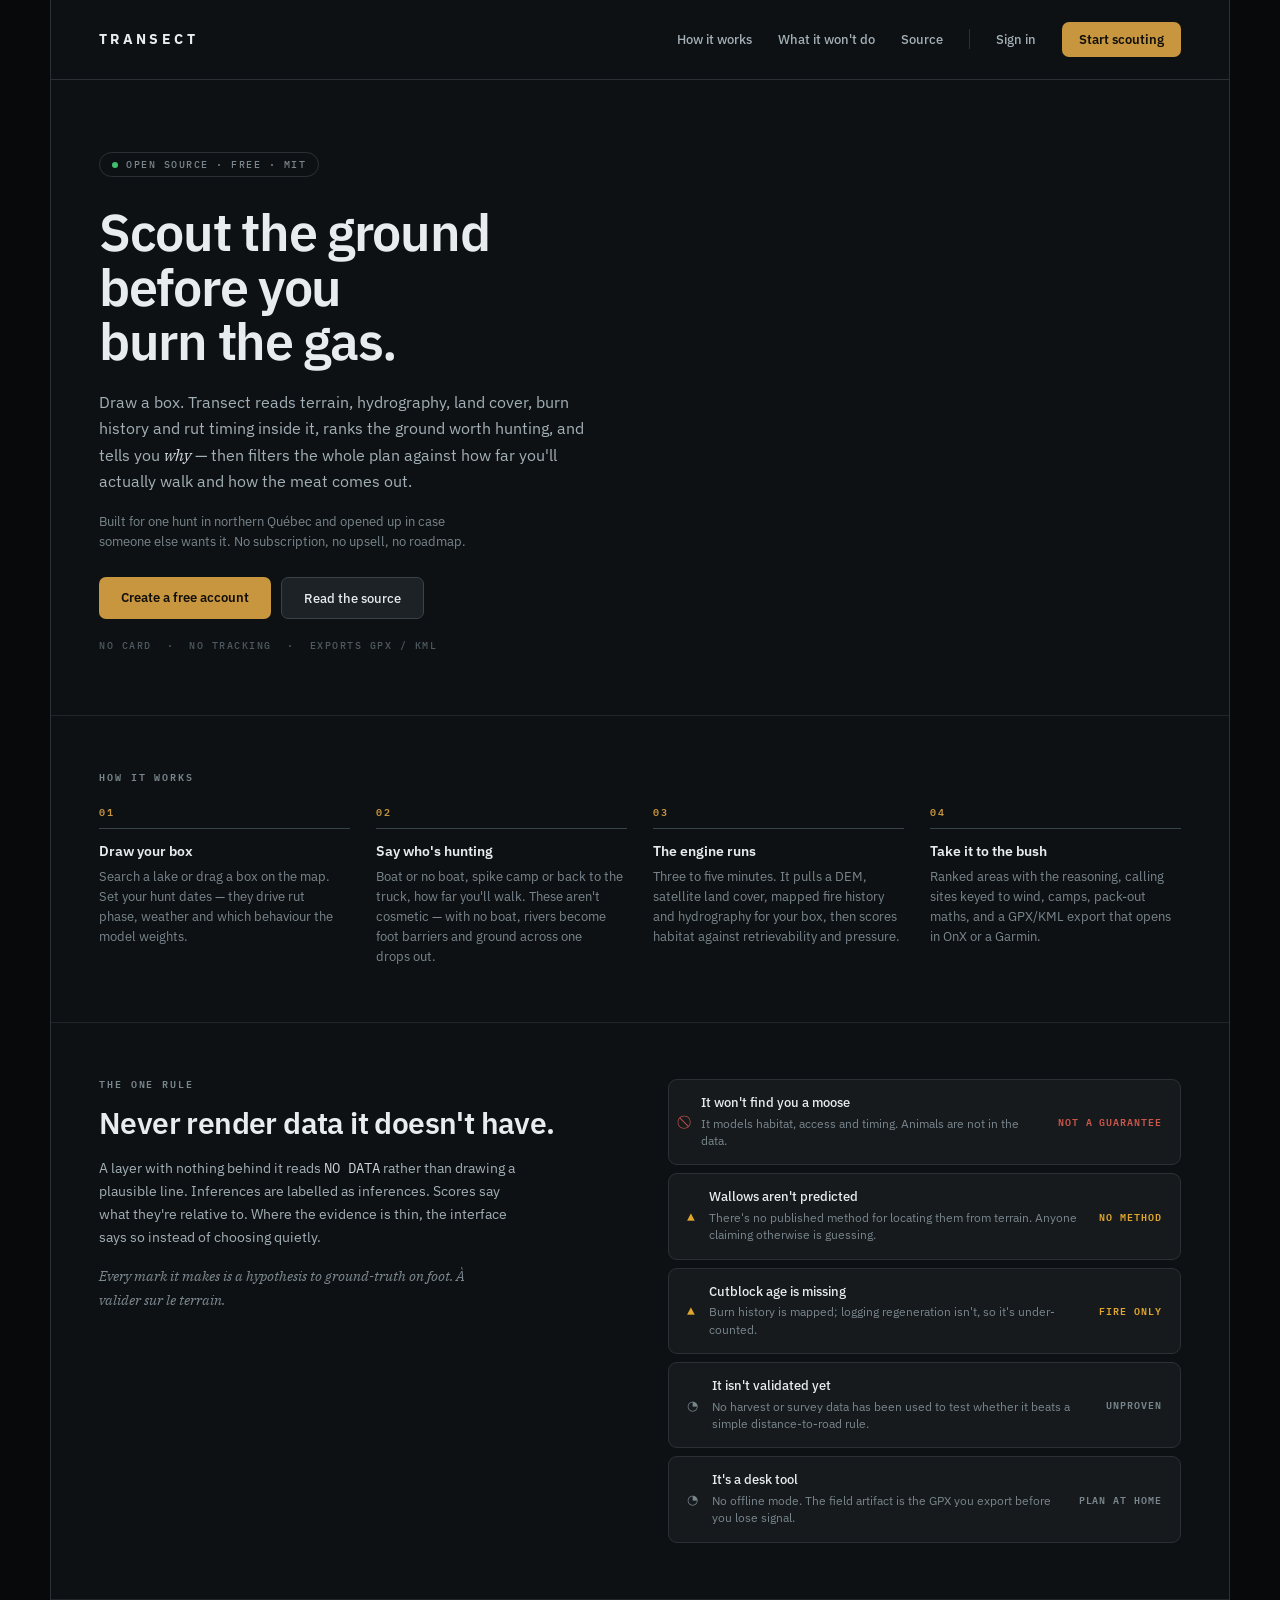
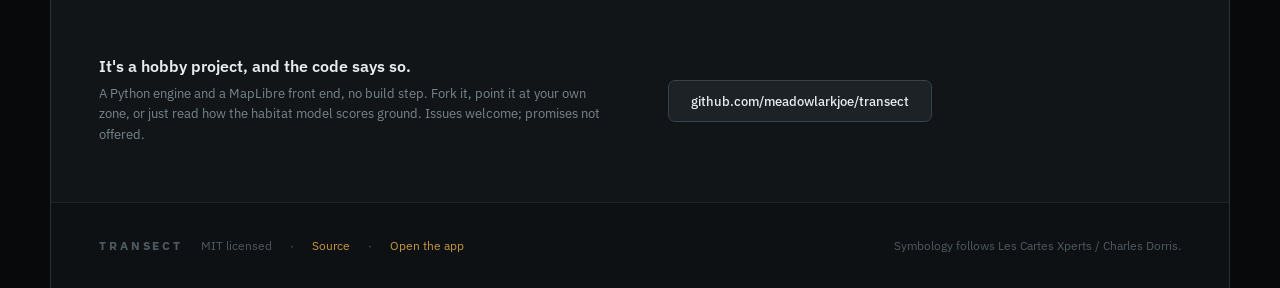
==== commit f5d17b09: "public pages: marketing landing, sign-in, hunt-plans dashboard Restructured so the project has a fro" ====
--- a/app/index.html
+++ b/app/index.html
@@ -3,74 +3,136 @@
 <head>
 <meta charset="utf-8">
 <meta name="viewport" content="width=device-width, initial-scale=1">
-<title>Transect — Scouting</title>
+<title>Transect — scout the ground before you burn the gas</title>
+<meta name="description" content="Open-source DIY hunt scouting. Draw a box; Transect reads terrain, hydrography, land cover, burn history and rut timing, ranks the ground worth hunting, and tells you why.">
 <link rel="preconnect" href="https://fonts.googleapis.com">
 <link rel="preconnect" href="https://fonts.gstatic.com" crossorigin>
-<link href="https://fonts.googleapis.com/css2?family=IBM+Plex+Mono:wght@400;500;600&family=IBM+Plex+Sans:wght@400;500;600;700&family=IBM+Plex+Serif:ital,wght@0,400;0,600;1,400&display=swap" rel="stylesheet">
-<link rel="stylesheet" href="vendor/maplibre-gl.css">
-<link rel="stylesheet" href="style.css?v=41">
+<link href="https://fonts.googleapis.com/css2?family=IBM+Plex+Mono:wght@400;500;600&family=IBM+Plex+Sans:wght@400;500;600;700&family=IBM+Plex+Serif:ital,wght@0,400;1,400&display=swap" rel="stylesheet">
+<link rel="stylesheet" href="public.css?v=1">
+<script>
+  /* Returning users go straight to the tool — the landing is for first contact.
+     ?stay=1 keeps you here on purpose. */
+  try{
+    var q=new URLSearchParams(location.search);
+    if(!q.has('stay') && localStorage.getItem('transect_seen')) location.replace('/app');
+  }catch(e){}
+</script>
 </head>
 <body>
-<div id="map"></div>
+<div class="wrap">
 
-<!-- Top: brand · numbered steps · plan identity · actions -->
-<nav id="tabbar">
+<header class="nav">
   <div class="brand">TRANSECT</div>
-  <div class="steps">
-    <button data-tab="setup"><span class="n">1</span>Setup</button>
-    <span class="sep"></span>
-    <button data-tab="overview" class="on"><span class="n">2</span>Overview</button>
-    <span class="sep"></span>
-    <button data-tab="field"><span class="n">3</span>Field</button>
-    <span class="sep"></span>
-    <button data-tab="brief"><span class="n">4</span>Brief</button>
+  <div class="sp"></div>
+  <a class="lnk" href="#how">How it works</a>
+  <a class="lnk" href="#honesty">What it won't do</a>
+  <a class="lnk" href="https://github.com/meadowlarkjoe/transect">Source</a>
+  <div class="divider"></div>
+  <a class="lnk" href="/signin">Sign in</a>
+  <a class="btn btn--primary" href="/app">Start scouting</a>
+</header>
+
+<div class="hero">
+  <div>
+    <div class="pill"><i></i>OPEN SOURCE · FREE · MIT</div>
+    <h1 class="display">Scout the ground before you burn the gas.</h1>
+    <p class="lede">Draw a box. Transect reads terrain, hydrography, land cover, burn history and
+      rut timing inside it, ranks the ground worth hunting, and tells you <i>why</i> — then filters
+      the whole plan against how far you'll actually walk and how the meat comes out.</p>
+    <p class="sub">Built for one hunt in northern Québec and opened up in case someone else wants it.
+      No subscription, no upsell, no roadmap.</p>
+    <div class="ctas">
+      <a class="btn btn--primary btn--lg" href="/signin?mode=create">Create a free account</a>
+      <a class="btn btn--secondary btn--lg" href="https://github.com/meadowlarkjoe/transect">Read the source</a>
+    </div>
+    <div class="trust">NO CARD &nbsp;·&nbsp; NO TRACKING &nbsp;·&nbsp; EXPORTS GPX / KML</div>
   </div>
-  <div id="planbar">
-    <div class="pname"><span id="planName">—</span><span class="savedot" id="saveDot" data-s="unsaved">UNSAVED</span></div>
-    <div class="pmeta" id="subtitle">loading…</div>
+  <div class="shot">
+    <div class="bar"><i></i><i></i><i></i><span>transect.joejmeadows.com</span></div>
+    <img src="preview.jpg" alt="Transect ranking focus areas over satellite imagery"
+         onerror="this.parentNode.style.display='none'">
   </div>
-  <button id="plansBtn" class="btn btn--secondary btn--sm">Plans</button>
-  <button id="exportBtn" class="btn btn--secondary btn--sm">Export</button>
-</nav>
-
-<!-- Left ledger -->
-<aside id="panel" class="tabpanel">
-  <div id="gate" class="gate"></div>
-  <div id="method" class="method"></div>
-  <div id="list"></div>
-  <div id="detail" class="hidden"></div>
-</aside>
-<aside id="setup" class="tabpanel hidden"></aside>
-<aside id="brief" class="tabpanel hidden"></aside>
-
-<!-- Right: persistent icon rail; transient cards open from their own button -->
-<div id="rail"></div>
-<div id="layersDock" class="dock hidden"></div>
-<div id="baseDock" class="dock hidden"></div>
-
-<!-- Map controls -->
-<div id="mapctl"></div>
-
-<!-- Bottom: weather / wind days -->
-<div id="weather"></div>
-
-<!-- popovers -->
-<aside id="plans" class="hidden"></aside>
-<div id="exportMenu" class="hidden">
-  <div class="s" style="margin-bottom:8px">Export this plan's waypoints, routes &amp; areas:</div>
-  <button data-fmt="gpx">GPX — OnX / Garmin</button>
-  <button data-fmt="kml">KML — Google Earth</button>
-  <label class="s" style="display:block;margin-top:10px"><input type="checkbox" id="exZones" checked> include model zones</label>
 </div>
 
-<!-- legacy hooks kept so handlers bind cleanly -->
-<div id="drawtools"></div>
-<div id="legend"></div>
+<section id="how">
+  <div class="micro">How it works</div>
+  <div class="steps">
+    <div class="step"><span class="n">01</span>
+      <h3>Draw your box</h3>
+      <p>Search a lake or drag a box on the map. Set your hunt dates — they drive rut phase,
+         weather and which behaviour the model weights.</p></div>
+    <div class="step"><span class="n">02</span>
+      <h3>Say who's hunting</h3>
+      <p>Boat or no boat, spike camp or back to the truck, how far you'll walk. These aren't
+         cosmetic — with no boat, rivers become foot barriers and ground across one drops out.</p></div>
+    <div class="step"><span class="n">03</span>
+      <h3>The engine runs</h3>
+      <p>Three to five minutes. It pulls a DEM, satellite land cover, mapped fire history and
+         hydrography for your box, then scores habitat against retrievability and pressure.</p></div>
+    <div class="step"><span class="n">04</span>
+      <h3>Take it to the bush</h3>
+      <p>Ranked areas with the reasoning, calling sites keyed to wind, camps, pack-out maths,
+         and a GPX/KML export that opens in OnX or a Garmin.</p></div>
+  </div>
+</section>
 
-<script src="vendor/maplibre-gl.js"></script>
-<script src="config.js"></script>
-<script src="data.js?v=41"></script>
-<script src="area_detail.js?v=41"></script>
-<script src="app.js?v=41"></script>
+<section id="honesty">
+  <div class="two">
+    <div>
+      <div class="micro" style="margin-bottom:18px">The one rule</div>
+      <h2 class="sec">Never render data it doesn't have.</h2>
+      <p class="lede" style="font-size:14px">A layer with nothing behind it reads <span class="mono" style="color:#CBD5DA">NO DATA</span>
+        rather than drawing a plausible line. Inferences are labelled as inferences. Scores say what
+        they're relative to. Where the evidence is thin, the interface says so instead of choosing quietly.</p>
+      <p class="serifline"><i>Every mark it makes is a hypothesis to ground-truth on foot.
+        À valider sur le terrain.</i></p>
+    </div>
+    <div class="honest">
+      <div class="hrow"><div class="g" style="color:#C9564A">⃠</div>
+        <div><div class="nm">It won't find you a moose</div>
+          <div class="nt">It models habitat, access and timing. Animals are not in the data.</div></div>
+        <div class="tag" style="color:#C9564A">NOT A GUARANTEE</div></div>
+      <div class="hrow"><div class="g" style="color:#E0A62E">▲</div>
+        <div><div class="nm">Wallows aren't predicted</div>
+          <div class="nt">There's no published method for locating them from terrain. Anyone claiming otherwise is guessing.</div></div>
+        <div class="tag" style="color:#E0A62E">NO METHOD</div></div>
+      <div class="hrow"><div class="g" style="color:#E0A62E">▲</div>
+        <div><div class="nm">Cutblock age is missing</div>
+          <div class="nt">Burn history is mapped; logging regeneration isn't, so it's under-counted.</div></div>
+        <div class="tag" style="color:#E0A62E">FIRE ONLY</div></div>
+      <div class="hrow"><div class="g" style="color:#79868D">◔</div>
+        <div><div class="nm">It isn't validated yet</div>
+          <div class="nt">No harvest or survey data has been used to test whether it beats a simple distance-to-road rule.</div></div>
+        <div class="tag" style="color:#79868D">UNPROVEN</div></div>
+      <div class="hrow"><div class="g" style="color:#79868D">◔</div>
+        <div><div class="nm">It's a desk tool</div>
+          <div class="nt">No offline mode. The field artifact is the GPX you export before you lose signal.</div></div>
+        <div class="tag" style="color:#79868D">PLAN AT HOME</div></div>
+    </div>
+  </div>
+</section>
+
+<section id="source" style="background:#111517">
+  <div class="two" style="align-items:center">
+    <div>
+      <div style="font:600 16px/1.3 var(--sans);margin-bottom:7px">It's a hobby project, and the code says so.</div>
+      <div style="font:400 13px/1.6 var(--sans);color:var(--text-3);max-width:64ch">
+        A Python engine and a MapLibre front end, no build step. Fork it, point it at your own zone,
+        or just read how the habitat model scores ground. Issues welcome; promises not offered.</div>
+    </div>
+    <div><a class="btn btn--secondary btn--lg" href="https://github.com/meadowlarkjoe/transect">github.com/meadowlarkjoe/transect</a></div>
+  </div>
+</section>
+
+<footer>
+  <div class="brand" style="font-size:12px">TRANSECT</div>
+  <span>MIT licensed</span><span>·</span>
+  <a href="https://github.com/meadowlarkjoe/transect">Source</a><span>·</span>
+  <a href="/app">Open the app</a>
+  <div style="flex:1"></div>
+  <span>Symbology follows Les Cartes Xperts / Charles Dorris.</span>
+</footer>
+
+</div>
 </body>
 </html>
--- a/app/public.css
+++ b/app/public.css
@@ -0,0 +1,148 @@
+/* Transect — public pages (landing / sign-in / plans).
+   Same tokens as the app so the marketing and the tool feel like one product. */
+:root{
+  --bg:#0E1113; --surface:#161A1D; --surface-2:#1C2226; --surface-3:#232B30;
+  --line:#2A3136; --line-2:#38434A;
+  --text:#E7ECEF; --text-2:#A3B0B7; --text-3:#79868D; --text-4:#4E5A61;
+  --accent:#C8963E; --accent-hi:#DCA94D; --accent-on:#12100A;
+  --accent-tint:#C8963E1F; --accent-ring:#C8963E1A;
+  --good:#3FBF6E; --good-bg:#14361F; --good-fg:#4FD183;
+  --warn:#E0A62E; --warn-bg:#241A0C; --warn-line:#6B4E1C;
+  --danger:#C9564A; --danger-bg:#2A1310; --danger-line:#7A3128; --danger-fg:#E58077;
+  --sans:'IBM Plex Sans',system-ui,-apple-system,sans-serif;
+  --mono:'IBM Plex Mono',ui-monospace,SFMono-Regular,monospace;
+  --serif:'IBM Plex Serif',Georgia,serif;
+  --r-sm:5px; --r-md:7px; --r-lg:10px; --r-xl:12px;
+  --e-pop:0 12px 34px #000b;
+}
+*{box-sizing:border-box}
+html,body{margin:0;background:#08090A;color:var(--text);
+  font:400 14px/1.6 var(--sans);-webkit-font-smoothing:antialiased}
+a{color:var(--accent);text-decoration:none}
+a:hover{color:var(--accent-hi)}
+::-webkit-scrollbar{width:9px;height:9px}
+::-webkit-scrollbar-thumb{background:var(--line);border-radius:5px}
+.wrap{max-width:1180px;margin:0 auto;background:var(--bg);
+  border-left:1px solid var(--line);border-right:1px solid var(--line);min-height:100vh}
+.mono{font-family:var(--mono)}
+.micro{font:600 9.5px/1 var(--mono);letter-spacing:.2em;text-transform:uppercase;color:var(--text-3)}
+
+/* header */
+header.nav{display:flex;align-items:center;gap:26px;padding:22px 48px;border-bottom:1px solid var(--line)}
+.brand{font:700 14px/1 var(--sans);letter-spacing:.24em}
+header.nav .sp{flex:1}
+header.nav a.lnk{font:500 12.5px/1 var(--sans);color:var(--text-2)}
+header.nav a.lnk:hover{color:var(--text)}
+header.nav .divider{width:1px;height:20px;background:var(--line)}
+
+/* buttons */
+.btn{display:inline-block;font:600 12.5px/1 var(--sans);border:0;border-radius:var(--r-md);
+  padding:11px 17px;cursor:pointer;text-align:center}
+.btn--primary{background:var(--accent);color:var(--accent-on)}
+.btn--primary:hover{background:var(--accent-hi);color:var(--accent-on)}
+.btn--secondary{background:var(--surface-2);color:var(--text);border:1px solid var(--line-2);font-weight:500}
+.btn--secondary:hover{border-color:#5A686F;color:var(--text)}
+.btn--ghost{background:transparent;color:var(--text-2);font-weight:500}
+.btn--ghost:hover{background:var(--surface-2);color:var(--text)}
+.btn--block{display:block;width:100%}
+.btn--lg{padding:14px 22px}
+
+/* hero */
+.hero{display:grid;grid-template-columns:1fr 1fr;align-items:center;gap:56px;padding:72px 48px 64px}
+.pill{display:inline-flex;align-items:center;gap:8px;font:500 9.5px/1 var(--mono);
+  letter-spacing:.16em;color:var(--text-3);border:1px solid var(--line);
+  border-radius:999px;padding:7px 12px;margin-bottom:28px}
+.pill i{width:6px;height:6px;border-radius:50%;background:var(--good);display:block}
+h1.display{margin:0 0 20px;font:600 52px/1.05 var(--sans);letter-spacing:-.025em;text-wrap:balance}
+.lede{margin:0 0 16px;max-width:52ch;font:400 16px/1.65 var(--sans);color:var(--text-2);text-wrap:pretty}
+.lede i{font-family:var(--serif);color:#CBD5DA}
+.sub{margin:0 0 26px;max-width:48ch;font:400 12.5px/1.6 var(--sans);color:var(--text-3)}
+.ctas{display:flex;gap:10px;flex-wrap:wrap}
+.trust{margin-top:22px;font:500 9.5px/1 var(--mono);letter-spacing:.16em;color:var(--text-4)}
+.shot{border:1px solid var(--line);border-radius:var(--r-xl);overflow:hidden;box-shadow:var(--e-pop);background:var(--surface)}
+.shot .bar{display:flex;align-items:center;gap:6px;padding:9px 12px;background:var(--surface);border-bottom:1px solid var(--line)}
+.shot .bar i{width:8px;height:8px;border-radius:50%;background:var(--line-2);display:block}
+.shot .bar span{margin-left:auto;font:500 9.5px/1 var(--mono);color:var(--text-4)}
+.shot img{display:block;width:100%;height:auto}
+
+/* sections */
+section{padding:56px 48px;border-top:1px solid #1F262A}
+h2.sec{margin:0 0 16px;font:600 30px/1.15 var(--sans);letter-spacing:-.02em;text-wrap:balance}
+.steps{display:grid;grid-template-columns:repeat(4,1fr);gap:26px;margin-top:26px}
+.step .n{font:600 9.5px/1 var(--mono);letter-spacing:.16em;color:var(--accent);
+  padding-bottom:11px;border-bottom:1px solid var(--line-2);display:block;margin-bottom:13px}
+.step h3{margin:0 0 6px;font:600 14px/1.3 var(--sans)}
+.step p{margin:0;font:400 12.5px/1.6 var(--sans);color:var(--text-3);text-wrap:pretty}
+.two{display:grid;grid-template-columns:1fr 1fr;gap:56px;align-items:start}
+.honest{display:grid;gap:8px}
+.hrow{display:grid;grid-template-columns:auto 1fr auto;gap:14px;align-items:center;
+  padding:15px 18px;background:var(--surface);border:1px solid var(--line);border-radius:9px}
+.hrow .g{font:400 13px/1 var(--mono)}
+.hrow .nm{font:500 13px/1.3 var(--sans)}
+.hrow .nt{font:400 11.5px/1.5 var(--sans);color:var(--text-3);margin-top:3px}
+.hrow .tag{font:600 9.5px/1 var(--mono);letter-spacing:.1em;white-space:nowrap}
+.serifline{margin:0;max-width:48ch;font:400 14px/1.7 var(--serif);color:var(--text-3);text-wrap:pretty}
+footer{padding:34px 48px;border-top:1px solid #1F262A;display:flex;gap:18px;align-items:center;
+  font:400 11.5px/1.5 var(--sans);color:var(--text-4);flex-wrap:wrap}
+
+/* auth card */
+.authwrap{min-height:100vh;display:grid;place-items:center;padding:40px 20px;
+  background:radial-gradient(1200px 600px at 50% 0%,#12171a,#08090A)}
+.authcard{width:100%;max-width:420px;background:var(--surface);border:1px solid var(--line);
+  border-radius:var(--r-xl);box-shadow:var(--e-pop);padding:26px}
+.seg{display:flex;background:var(--bg);border:1px solid var(--line);border-radius:var(--r-md);padding:3px;gap:3px;margin-bottom:22px}
+.seg>button{flex:1;padding:9px;border:0;border-radius:var(--r-sm);background:transparent;
+  color:var(--text-2);font:500 12.5px/1 var(--sans);cursor:pointer}
+.seg>button[aria-pressed="true"]{background:var(--accent);color:var(--accent-on);font-weight:600}
+.authcard h2{margin:0 0 7px;font:600 21px/1.2 var(--sans)}
+.authcard .sub2{margin:0 0 20px;font:400 12.5px/1.6 var(--sans);color:var(--text-3)}
+label.fld{display:block;font:500 10.5px/1 var(--mono);letter-spacing:.08em;text-transform:uppercase;
+  color:var(--text-3);margin:16px 0 7px}
+input[type=email],input[type=password],input[type=text],input:not([type]){
+  width:100%;background:var(--bg);color:var(--text);border:1px solid var(--line-2);
+  border-radius:var(--r-md);padding:11px 12px;font:400 13px/1.2 var(--sans);color-scheme:dark}
+input:focus{outline:none;border-color:var(--accent);box-shadow:0 0 0 3px var(--accent-ring)}
+input::placeholder{color:var(--text-4)}
+.or{display:flex;align-items:center;gap:12px;margin:20px 0;color:var(--text-4);
+  font:600 9.5px/1 var(--mono);letter-spacing:.16em}
+.or::before,.or::after{content:'';flex:1;height:1px;background:var(--line)}
+.fineprint{margin-top:20px;padding-top:16px;border-top:1px solid var(--line);
+  font:400 11.5px/1.6 var(--sans);color:var(--text-4)}
+.msg{margin-top:14px;border-radius:var(--r-md);padding:10px 12px;font:400 12px/1.5 var(--sans);display:none}
+.msg.err{display:block;background:var(--danger-bg);border:1px solid var(--danger-line);color:var(--danger-fg)}
+.msg.ok{display:block;background:var(--good-bg);border:1px solid #2C6B42;color:var(--good-fg)}
+
+/* plans dashboard */
+.plans-head{display:flex;align-items:flex-start;gap:20px;padding:40px 48px 24px}
+.plans-head h1{margin:0 0 8px;font:600 30px/1.15 var(--sans);letter-spacing:-.02em}
+.plans-head p{margin:0;max-width:60ch;font:400 13px/1.65 var(--sans);color:var(--text-3)}
+.toolbar{display:flex;gap:10px;align-items:center;padding:0 48px 22px;flex-wrap:wrap}
+.toolbar input{flex:1;min-width:220px}
+.grid{display:grid;grid-template-columns:repeat(auto-fill,minmax(280px,1fr));gap:18px;padding:0 48px 56px}
+.pcard{background:var(--surface);border:1px solid var(--line);border-radius:var(--r-lg);overflow:hidden}
+.pcard:hover{border-color:var(--line-2)}
+.pthumb{height:118px;background:#11181c;position:relative;display:grid;place-items:center;
+  border-bottom:1px solid var(--line)}
+.pthumb .chip{position:absolute;top:9px;right:9px;font:600 8.5px/1 var(--mono);letter-spacing:.12em;
+  padding:4px 6px;border-radius:var(--r-sm)}
+.chip.computed{background:var(--good-bg);color:var(--good-fg)}
+.chip.stale{background:var(--warn-bg);color:var(--warn)}
+.chip.notrun{background:var(--surface-3);color:var(--text-3)}
+.pthumb .meta{position:absolute;bottom:8px;left:10px;right:10px;display:flex;justify-content:space-between;
+  font:500 9px/1 var(--mono);letter-spacing:.1em;color:var(--text-3)}
+.pbody{padding:13px 14px}
+.pbody .nm{font:600 14px/1.3 var(--sans);margin-bottom:5px}
+.pbody .co{font:500 10.5px/1.5 var(--mono);color:var(--text-3)}
+.pfoot{display:flex;align-items:center;gap:8px;padding:11px 14px;border-top:1px solid var(--line)}
+.pfoot .saved{flex:1;font:500 9px/1 var(--mono);letter-spacing:.1em;color:var(--text-4)}
+.newcard{border:1px dashed var(--line-2);border-radius:var(--r-lg);min-height:210px;
+  display:grid;place-items:center;text-align:center;color:var(--text-3);cursor:pointer;background:transparent}
+.newcard:hover{border-color:var(--accent);color:var(--text-2)}
+.empty{padding:0 48px 56px;color:var(--text-3)}
+
+@media (max-width:900px){
+  .hero,.two{grid-template-columns:1fr;gap:32px}
+  .steps{grid-template-columns:1fr 1fr}
+  header.nav,section,.hero,.plans-head,.toolbar,.grid{padding-left:22px;padding-right:22px}
+  h1.display{font-size:38px}
+}
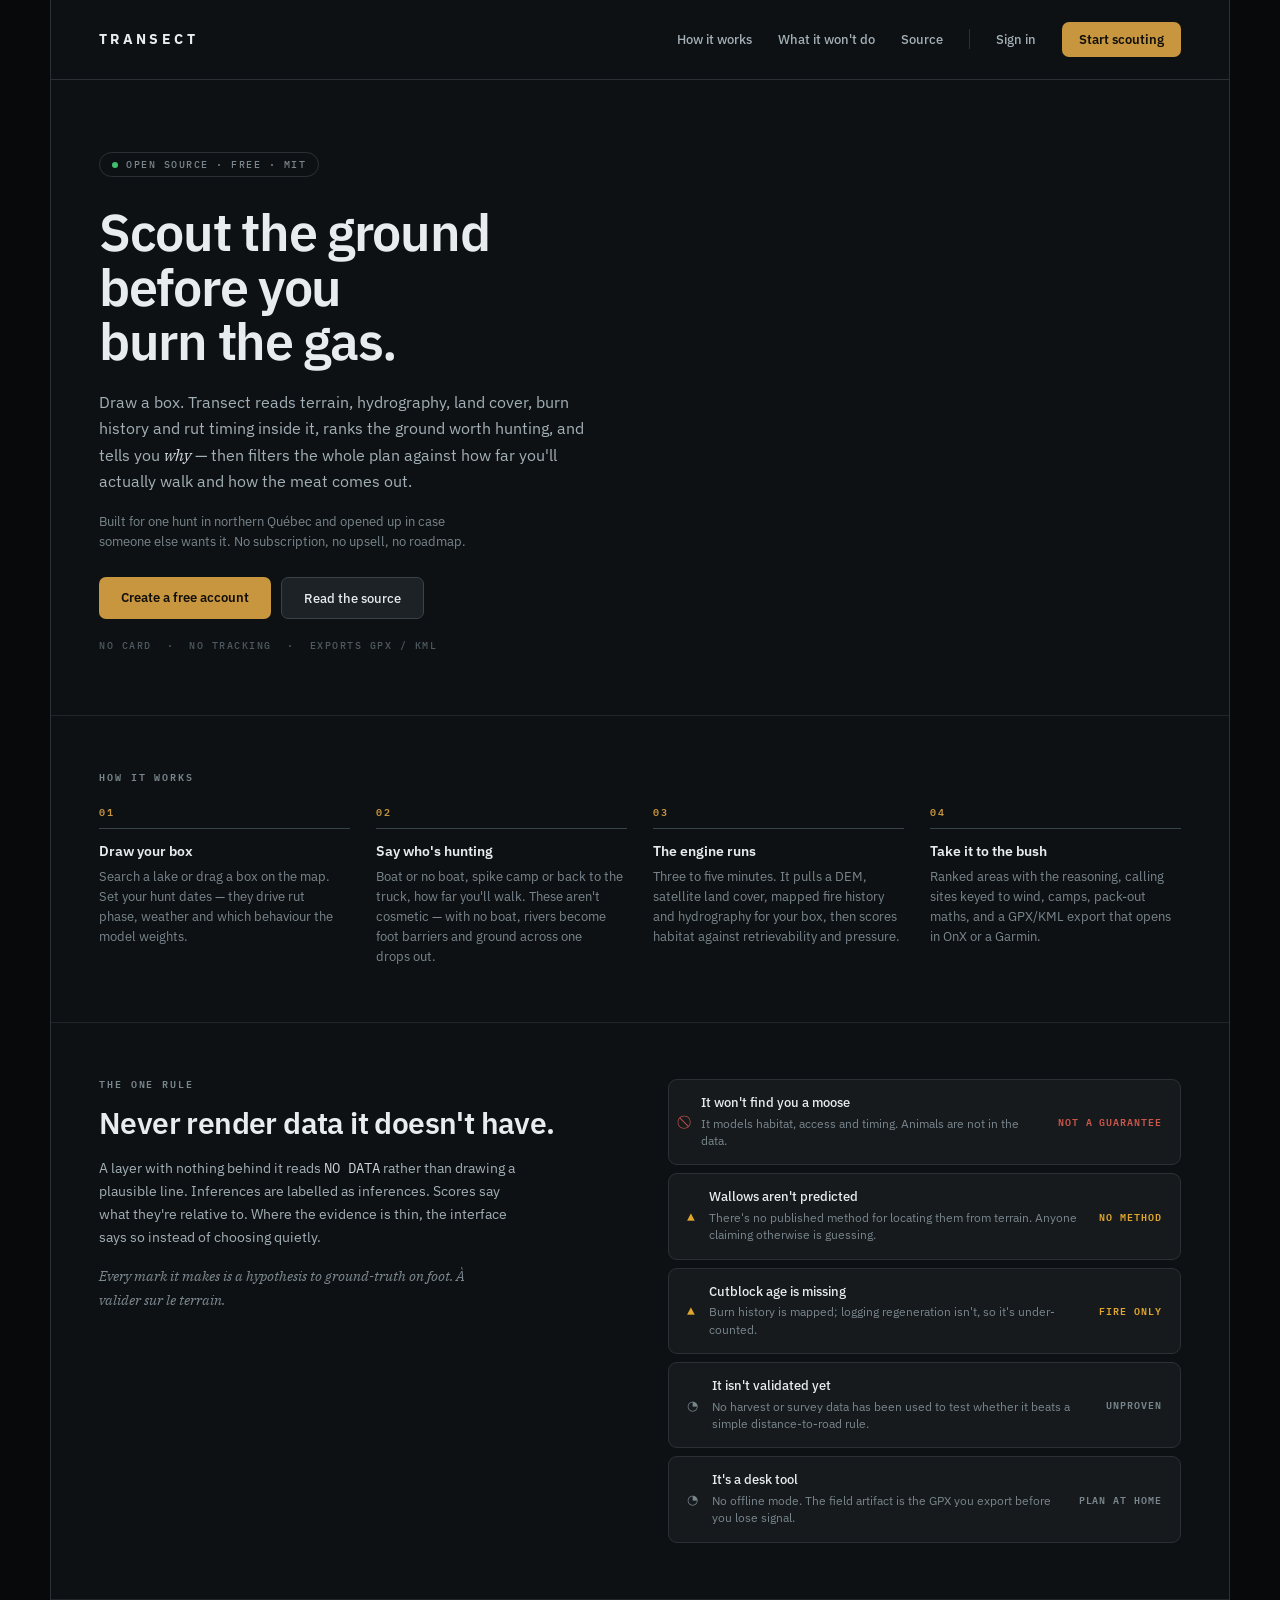
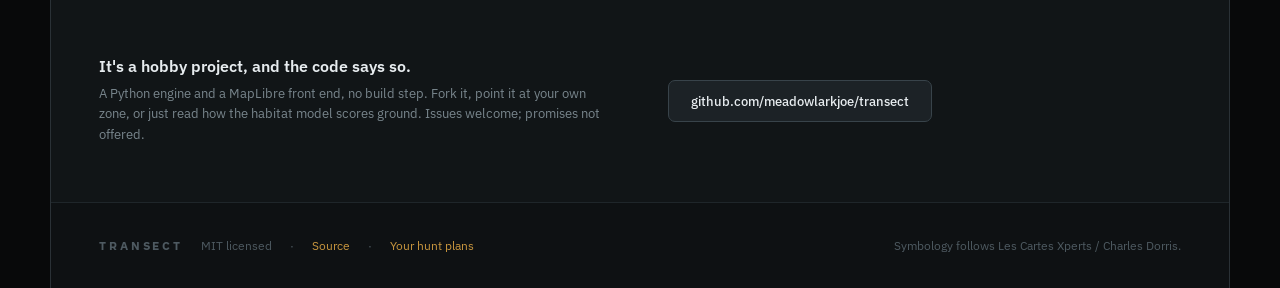
==== commit 444144f1: "Translate the plan-title stub; drop the dead Plans drawer; land the CTA on the dashboard Three repor" ====
--- a/app/index.html
+++ b/app/index.html
@@ -9,12 +9,15 @@
 <link rel="preconnect" href="https://fonts.gstatic.com" crossorigin>
 <link href="https://fonts.googleapis.com/css2?family=IBM+Plex+Mono:wght@400;500;600&family=IBM+Plex+Sans:wght@400;500;600;700&family=IBM+Plex+Serif:ital,wght@0,400;1,400&display=swap" rel="stylesheet">
 <link rel="stylesheet" href="public.css?v=1">
+<script src="i18n.js?v=1"></script>
 <script>
-  /* Returning users go straight to the tool — the landing is for first contact.
-     ?stay=1 keeps you here on purpose. */
+  /* The root is ALWAYS the marketing site — no auto-redirect. An earlier build
+     bounced returning visitors straight into the app, which made this page
+     unreachable for anyone who had ever opened the tool. The only smartness here
+     is cosmetic: signed-in visitors see "Open the app" instead of "Sign in". */
   try{
-    var q=new URLSearchParams(location.search);
-    if(!q.has('stay') && localStorage.getItem('transect_seen')) location.replace('/app');
+    var _tok = localStorage.getItem('transect_tok') || localStorage.getItem('transect_token');
+    if(_tok) document.documentElement.setAttribute('data-authed','1');
   }catch(e){}
 </script>
 </head>
@@ -28,8 +31,14 @@
   <a class="lnk" href="#honesty">What it won't do</a>
   <a class="lnk" href="https://github.com/meadowlarkjoe/transect">Source</a>
   <div class="divider"></div>
-  <a class="lnk" href="/signin">Sign in</a>
-  <a class="btn btn--primary" href="/app">Start scouting</a>
+  <a class="lnk only-anon" href="signin">Sign in</a>
+  <a class="lnk only-authed" href="plans">My plans</a>
+  <!-- The dashboard is the front door, not the map. Landing straight in the app
+       drops you on an empty canvas with your saved plans nowhere in sight; the
+       dashboard shows them and carries a "+ New hunt plan" for a fresh one.
+       Signed out, plans.html bounces to sign-in with ?next=plans, so you arrive
+       back here rather than somewhere arbitrary. -->
+  <a class="btn btn--primary" href="plans">Start scouting</a>
 </header>
 
 <div class="hero">
@@ -42,7 +51,7 @@
     <p class="sub">Built for one hunt in northern Québec and opened up in case someone else wants it.
       No subscription, no upsell, no roadmap.</p>
     <div class="ctas">
-      <a class="btn btn--primary btn--lg" href="/signin?mode=create">Create a free account</a>
+      <a class="btn btn--primary btn--lg" href="signin?mode=create">Create a free account</a>
       <a class="btn btn--secondary btn--lg" href="https://github.com/meadowlarkjoe/transect">Read the source</a>
     </div>
     <div class="trust">NO CARD &nbsp;·&nbsp; NO TRACKING &nbsp;·&nbsp; EXPORTS GPX / KML</div>
@@ -128,7 +137,7 @@
   <div class="brand" style="font-size:12px">TRANSECT</div>
   <span>MIT licensed</span><span>·</span>
   <a href="https://github.com/meadowlarkjoe/transect">Source</a><span>·</span>
-  <a href="/app">Open the app</a>
+  <a href="plans">Your hunt plans</a>
   <div style="flex:1"></div>
   <span>Symbology follows Les Cartes Xperts / Charles Dorris.</span>
 </footer>
--- a/app/public.css
+++ b/app/public.css
@@ -122,12 +122,55 @@
 .pcard{background:var(--surface);border:1px solid var(--line);border-radius:var(--r-lg);overflow:hidden}
 .pcard:hover{border-color:var(--line-2)}
 .pthumb{height:118px;background:#11181c;position:relative;display:grid;place-items:center;
-  border-bottom:1px solid var(--line)}
+  overflow:hidden;border-bottom:1px solid var(--line)}
 .pthumb .chip{position:absolute;top:9px;right:9px;font:600 8.5px/1 var(--mono);letter-spacing:.12em;
   padding:4px 6px;border-radius:var(--r-sm)}
 .chip.computed{background:var(--good-bg);color:var(--good-fg)}
 .chip.stale{background:var(--warn-bg);color:var(--warn)}
 .chip.notrun{background:var(--surface-3);color:var(--text-3)}
+.chip.uncached{background:var(--surface-3);color:var(--warn)}
+/* one styled dialog, replacing native confirm()/alert() (#75) */
+.modalwrap{position:fixed;inset:0;z-index:120;display:grid;place-items:center;
+  background:rgba(6,9,11,.62);backdrop-filter:blur(2px);padding:24px}
+.modal{width:min(460px,100%);background:var(--surface-2);border:1px solid var(--line-2);
+  border-radius:var(--r-lg);box-shadow:0 24px 64px rgba(0,0,0,.55);padding:20px 22px 16px}
+.modal[data-kind="warn"]{border-color:var(--warn-line)}
+.modal[data-kind="danger"]{border-color:var(--danger-line)}
+.modal .mtitle{font:600 15px/1.35 var(--sans);color:var(--text);margin-bottom:8px}
+.modal[data-kind="warn"] .mtitle{color:var(--warn)}
+.modal[data-kind="danger"] .mtitle{color:var(--danger)}
+.modal .mbody{font:400 12.5px/1.65 var(--sans);color:var(--text-2);text-wrap:pretty}
+.modal .mbody b{color:var(--text)}
+.modal .macts{display:flex;justify-content:flex-end;gap:8px;margin-top:18px;flex-wrap:wrap}
+.modal .macts button{padding:8px 14px;border-radius:var(--r-sm);cursor:pointer;
+  font:600 11.5px/1 var(--sans);border:1px solid var(--line-2);background:var(--surface-3);color:var(--text-2)}
+.modal .macts button:hover{border-color:var(--text-4);color:var(--text)}
+.modal .macts button.primary{background:var(--accent);border-color:var(--accent);color:#10130f}
+.modal .macts button.danger{border-color:var(--danger-line);color:var(--danger)}
+/* the preview is the plan's own focus-area geometry, drawn as inline SVG */
+.pthumb .tsvg{position:absolute;inset:0;width:100%;height:100%}
+/* keep the species/zone strip readable over whatever geometry lands under it */
+.pthumb:has(.tsvg)::after{content:"";position:absolute;left:0;right:0;bottom:0;height:46px;
+  background:linear-gradient(to top,rgba(10,14,16,.86),rgba(10,14,16,0));pointer-events:none}
+.pthumb .nothumb{color:var(--text-4);font:500 10px/1 var(--mono);letter-spacing:.14em}
+.pbody .nmrow{display:flex;align-items:flex-start;gap:6px;margin-bottom:5px;min-height:19px}
+.pbody .nmrow .nm{margin:0;flex:1;cursor:text}
+.pbody .nmedit{width:100%;font:600 14px/1.3 var(--sans);padding:2px 6px;
+  background:var(--surface-2);border:1px solid var(--accent);border-radius:var(--r-sm);color:var(--text)}
+.iconbtn{background:none;border:0;color:var(--text-4);cursor:pointer;font-size:12px;line-height:1;
+  padding:3px 4px;border-radius:var(--r-sm)}
+.iconbtn:hover{color:var(--text);background:var(--surface-3)}
+.pfoot{position:relative}
+.pfoot .pbtn{padding:7px 10px;font-size:11px}
+.sheet{position:absolute;right:10px;bottom:calc(100% + 6px);z-index:40;width:236px;
+  background:var(--surface-2);border:1px solid var(--line-2);border-radius:var(--r-md);
+  box-shadow:0 14px 34px rgba(0,0,0,.44);overflow:hidden}
+.sheet button{display:block;width:100%;text-align:left;background:none;border:0;cursor:pointer;
+  padding:9px 12px;color:var(--text);font:500 12.5px/1.3 var(--sans);border-bottom:1px solid var(--line)}
+.sheet button:last-child{border-bottom:0}
+.sheet button:hover:not([disabled]){background:var(--surface-3)}
+.sheet button[disabled]{opacity:.45;cursor:default}
+.sheet small{display:block;margin-top:3px;font:400 10.5px/1.4 var(--sans);color:var(--text-4)}
 .pthumb .meta{position:absolute;bottom:8px;left:10px;right:10px;display:flex;justify-content:space-between;
   font:500 9px/1 var(--mono);letter-spacing:.1em;color:var(--text-3)}
 .pbody{padding:13px 14px}
@@ -146,3 +189,9 @@
   header.nav,section,.hero,.plans-head,.toolbar,.grid{padding-left:22px;padding-right:22px}
   h1.display{font-size:38px}
 }
+
+/* landing nav: show "Sign in" to strangers, "My plans" to holders of a session.
+   Cosmetic only — the app/plans pages enforce auth themselves. */
+.only-authed{display:none}
+[data-authed] .only-authed{display:inline-flex}
+[data-authed] .only-anon{display:none}
